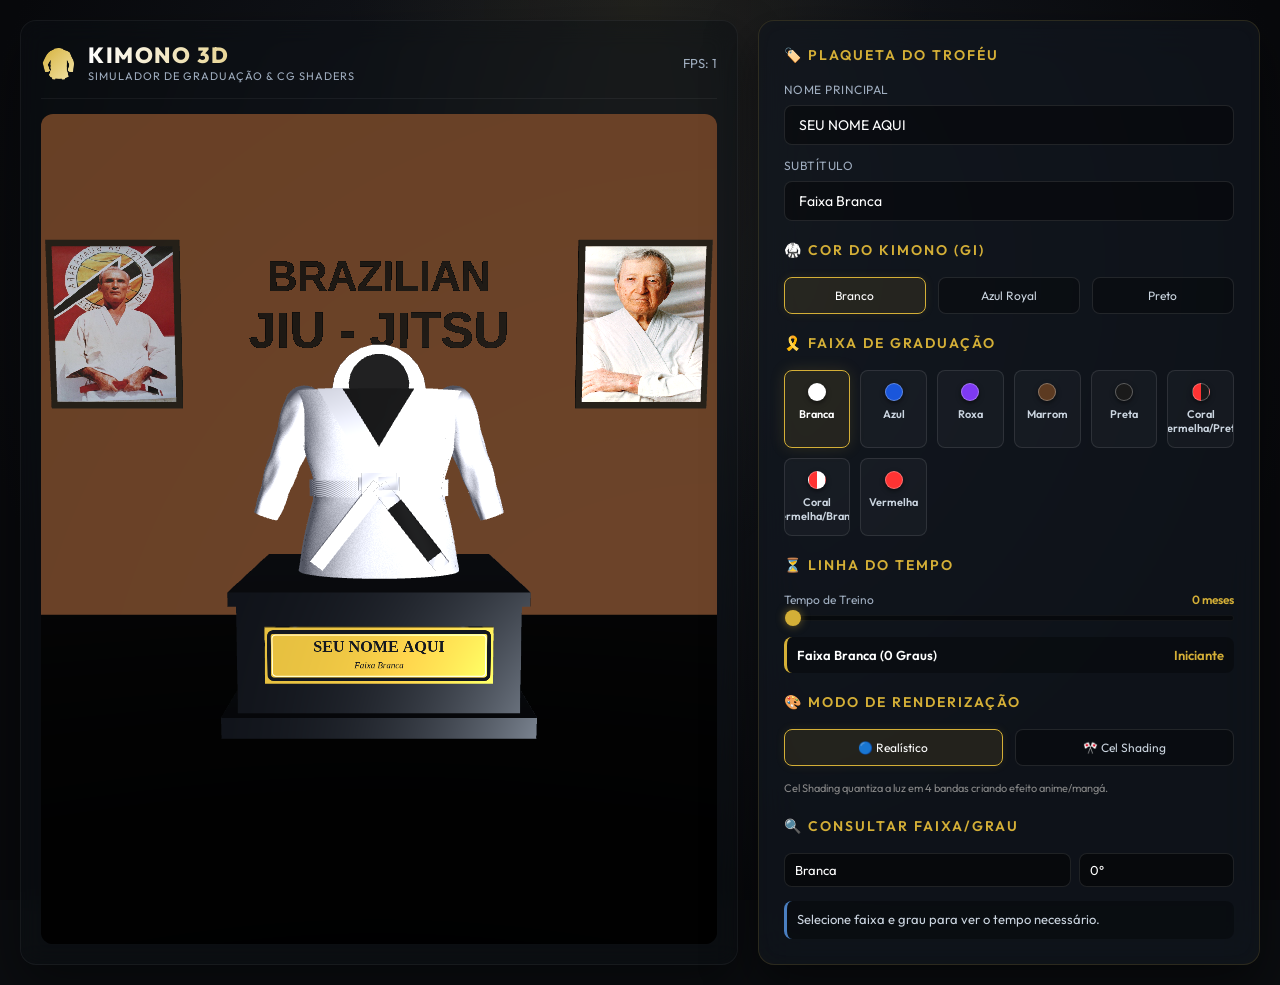
==== projeto_final/index.html @ d1911094 "att" ====
<!DOCTYPE html>
<html lang="pt-BR">
<head>
    <meta charset="UTF-8">
    <meta name="viewport" content="width=device-width, initial-scale=1.0">
    <title>KIMONO 3D - Customizador de Troféus de Artes Marciais</title>
    
    <!-- Google Fonts -->
    <link rel="preconnect" href="https://fonts.googleapis.com">
    <link rel="preconnect" href="https://fonts.gstatic.com" crossorigin>
    <link href="https://fonts.googleapis.com/css2?family=Fira+Code:wght@400;600&family=Outfit:wght@300;400;500;600;800&display=swap" rel="stylesheet">
    
    <!-- Custom Stylesheet -->
    <link rel="stylesheet" href="style.css">
    
    <!-- JavaScript Error Debugger -->
    <script>
        window.addEventListener('error', function(e) {
            showError('Erro JS: ' + e.message + '\nArquivo: ' + e.filename + ' L:' + e.lineno);
        });
        window.addEventListener('unhandledrejection', function(e) {
            showError('Promise Rejeitada: ' + e.reason);
        });
        
        const orgConsoleError = console.error;
        console.error = function() {
            const msg = Array.from(arguments).map(x => typeof x === 'object' ? String(x) : x).join(' ');
            showError(msg);
            orgConsoleError.apply(console, arguments);
        };
        
        function showError(text) {
            let errDiv = document.getElementById('debug-err-div');
            if (!errDiv) {
                errDiv = document.createElement('pre');
                errDiv.id = 'debug-err-div';
                errDiv.style.position = 'fixed';
                errDiv.style.bottom = '20px';
                errDiv.style.left = '20px';
                errDiv.style.background = 'rgba(239, 68, 68, 0.95)';
                errDiv.style.color = '#fff';
                errDiv.style.padding = '15px';
                errDiv.style.borderRadius = '8px';
                errDiv.style.fontSize = '12px';
                errDiv.style.fontFamily = 'monospace';
                errDiv.style.zIndex = '99999';
                errDiv.style.maxHeight = '300px';
                errDiv.style.maxWidth = '90vw';
                errDiv.style.overflow = 'auto';
                errDiv.style.border = '2px solid #ef4444';
                errDiv.style.boxShadow = '0 10px 25px rgba(0,0,0,0.5)';
                errDiv.style.whiteSpace = 'pre-wrap';
                
                const closeBtn = document.createElement('button');
                closeBtn.innerText = 'Fechar';
                closeBtn.style.display = 'block';
                closeBtn.style.marginBottom = '10px';
                closeBtn.style.background = '#000';
                closeBtn.style.color = '#fff';
                closeBtn.style.border = 'none';
                closeBtn.style.padding = '4px 8px';
                closeBtn.style.cursor = 'pointer';
                closeBtn.style.borderRadius = '4px';
                closeBtn.onclick = () => errDiv.remove();
                errDiv.appendChild(closeBtn);
                
                const textSpan = document.createElement('div');
                textSpan.id = 'debug-err-text';
                errDiv.appendChild(textSpan);
                
                document.body.appendChild(errDiv);
            }
            document.getElementById('debug-err-text').innerText += '\n' + text;
        }
    </script>
    
    <!-- p5.js Library (Integrada Localmente) -->
    <script src="p5.min.js"></script>
</head>
<body>
    <!-- Premium Showroom Background -->
    <div id="showroom-bg"></div>
    <div id="showroom-spotlight"></div>

    <div class="app-container">
        <!-- LEFT PANEL: 3D Viewport -->
        <main class="viewport-panel">
            <header class="viewport-header">
                <div class="logo">
                    <span class="logo-icon">🥋</span>
                    <div class="logo-text">
                        <h1>KIMONO 3D</h1>
                        <p>Simulador de Graduação & CG Shaders</p>
                    </div>
                </div>
                <div class="viewport-stats">
                    <span id="fps-counter" style="font-size: 13px; color: #a0aec0;">FPS: --</span>
                </div>
            </header>
            
            <!-- Where p5.js Canvas will be mounted -->
            <div class="canvas-container" id="canvas-container">
                <!-- Mounted Canvas -->
            </div>
        </main>

        <!-- RIGHT PANEL: Glassmorphism Configuration controls -->
        <aside class="control-panel">
            <!-- Section 1: Nameplate Customization -->
            <section class="input-group">
                <h3 class="section-title">🏷️ Plaqueta do Troféu</h3>
                <div class="input-group">
                    <label for="input-name">Nome Principal</label>
                    <input type="text" id="input-name" class="text-input" value="SEU NOME AQUI" maxlength="22" placeholder="Ex: Pedro Cintra">
                </div>
                <div class="input-group" style="margin-top: 5px;">
                    <label for="input-subtitle">Subtítulo</label>
                    <input type="text" id="input-subtitle" class="text-input" value="Jiu-Jitsu Champion" maxlength="28" placeholder="Ex: Faixa Preta - 2026">
                </div>
            </section>

            <!-- Section 2: Kimono Color -->
            <section class="input-group">
                <h3 class="section-title">🥋 Cor do Kimono (Gi)</h3>
                <div class="gi-grid">
                    <button class="gi-btn active" data-color="white">Branco</button>
                    <button class="gi-btn" data-color="blue">Azul Royal</button>
                    <button class="gi-btn" data-color="black">Preto</button>
                </div>
            </section>

            <!-- Section 3: Graduation Belt Selection -->
            <section class="input-group">
                <h3 class="section-title">🎗️ Faixa de Graduação</h3>
                <div class="button-grid">
                    <button class="belt-btn active btn-white" data-belt="white">Branca</button>
                    <button class="belt-btn btn-blue" data-belt="blue">Azul</button>
                    <button class="belt-btn btn-purple" data-belt="purple">Roxa</button>
                    <button class="belt-btn btn-brown" data-belt="brown">Marrom</button>
                    <button class="belt-btn btn-black" data-belt="black">Preta</button>
                    <button class="belt-btn btn-coral" data-belt="coral">Coral Vermelha/Preta</button>
                    <button class="belt-btn btn-coral-white" data-belt="coral-white">Coral Vermelha/Branca</button>
                    <button class="belt-btn btn-red" data-belt="red">Vermelha</button>
                </div>
            </section>

            <!-- Section 4: Passador de Anos (Graduação) -->
            <section class="slider-container">
                <h3 class="section-title">⏳ Linha do Tempo</h3>
                <div class="slider-header">
                    <span>Tempo de Treino</span>
                    <span id="label-years" class="slider-val">0 anos</span>
                </div>
                <input type="range" id="slider-years" class="custom-range" min="0" max="56" value="0" step="0.05">
                
                <div id="graduation-status" style="margin-top: 8px; padding: 10px; background: rgba(0,0,0,0.3); border-radius: 8px; border-left: 3px solid #d4af37; font-size: 13px;">
                    <div style="display: flex; justify-content: space-between; font-weight: 600; color: #fff;">
                        <span id="status-belt">Faixa Branca (0 Graus)</span>
                        <span id="status-title" style="color: #d4af37;">Iniciante</span>
                    </div>
                </div>
            </section>

            <!-- Section 5: Rendering Mode (Cel Shading) -->
            <section class="input-group">
                <h3 class="section-title">🎨 Modo de Renderização</h3>
                <div class="gi-grid">
                    <button id="btn-blinnphong" class="gi-btn active" onclick="setCelShading(0)">🔵 Realístico</button>
                    <button id="btn-cel" class="gi-btn" onclick="setCelShading(1)">🎌 Cel Shading</button>
                </div>
                <p style="font-size:11px; color:#888; margin-top:6px; line-height:1.5;">Cel Shading quantiza a luz em 4 bandas criando efeito anime/mangá.</p>
            </section>

            <!-- Section 6: Consultar Faixa e Grau -->
            <section class="input-group">
                <h3 class="section-title">🔍 Consultar Faixa/Grau</h3>
                <div style="display: flex; gap: 8px;">
                    <select id="query-belt" class="text-input" style="flex:1; padding: 8px 10px; font-size: 13px;">
                        <option value="white">Branca</option>
                        <option value="blue">Azul</option>
                        <option value="purple">Roxa</option>
                        <option value="brown">Marrom</option>
                        <option value="black">Preta</option>
                        <option value="coral">Coral (Vermelha/Preta)</option>
                        <option value="coral-white">Coral (Vermelha/Branca)</option>
                        <option value="red">Vermelha</option>
                    </select>
                    <select id="query-degree" class="text-input" style="flex:0.5; padding: 8px 10px; font-size: 13px;">
                        <option value="0">0°</option>
                        <option value="1">1°</option>
                        <option value="2">2°</option>
                        <option value="3">3°</option>
                        <option value="4">4°</option>
                        <option value="5">5°</option>
                        <option value="6">6°</option>
                    </select>
                </div>
                <div id="query-result" style="margin-top: 6px; padding: 10px; background: rgba(0,0,0,0.3); border-radius: 8px; border-left: 3px solid #4a7fc1; font-size: 13px; color: #cbd5e0; min-height: 38px;">
                    Selecione faixa e grau para ver o tempo necessário.
                </div>
            </section>


        </aside>
    </div>

    <!-- Custom Script -->
    <script src="kimono.js"></script>
    <script src="script.js"></script>
</body>
</html>
---- projeto_final/style.css ----
/* C:\codigos\Computação Gráfica\projeto_final\style.css */

/* Reset & Base Styles */
* {
    margin: 0;
    padding: 0;
    box-sizing: border-box;
}

body {
    background-color: #0b0d10;
    color: #e2e8f0;
    font-family: 'Outfit', sans-serif;
    overflow-x: hidden;
    min-height: 100vh;
}

/* Background lights */
#showroom-bg {
    position: fixed;
    top: 0;
    left: 0;
    width: 100%;
    height: 100%;
    background: radial-gradient(circle at 50% 30%, #1a1e26 0%, #08090c 75%);
    z-index: -2;
}

#showroom-spotlight {
    position: fixed;
    top: 0;
    left: 50%;
    transform: translateX(-50%);
    width: 600px;
    height: 600px;
    background: radial-gradient(ellipse at top, rgba(212, 175, 55, 0.08) 0%, rgba(212, 175, 55, 0) 70%);
    z-index: -1;
    pointer-events: none;
}

/* App Container */
.app-container {
    display: flex;
    flex-direction: row;
    max-width: 1500px;
    margin: 0 auto;
    padding: 20px;
    gap: 20px;
    min-height: calc(100vh - 40px);
}

@media (max-width: 1024px) {
    .app-container {
        flex-direction: column;
    }
}

/* Viewport Panel */
.viewport-panel {
    flex: 1.2;
    display: flex;
    flex-direction: column;
    background: rgba(13, 16, 21, 0.45);
    border: 1px solid rgba(255, 255, 255, 0.05);
    border-radius: 16px;
    backdrop-filter: blur(12px);
    padding: 20px;
    position: relative;
    box-shadow: 0 20px 50px rgba(0, 0, 0, 0.4);
    min-height: 550px;
}

.viewport-header {
    display: flex;
    justify-content: space-between;
    align-items: center;
    margin-bottom: 15px;
    border-bottom: 1px solid rgba(255, 255, 255, 0.05);
    padding-bottom: 15px;
}

.logo {
    display: flex;
    align-items: center;
    gap: 12px;
}

.logo-icon {
    font-size: 28px;
    background: linear-gradient(135deg, #d4af37, #f3e5ab);
    -webkit-background-clip: text;
    -webkit-text-fill-color: transparent;
}

.logo-text h1 {
    font-size: 22px;
    font-weight: 800;
    letter-spacing: 1.5px;
    background: linear-gradient(to right, #ffffff, #d4af37);
    -webkit-background-clip: text;
    -webkit-text-fill-color: transparent;
}

.logo-text p {
    font-size: 11px;
    color: #a0aec0;
    text-transform: uppercase;
    letter-spacing: 1px;
}

.canvas-container {
    flex: 1;
    position: relative;
    display: flex;
    justify-content: center;
    align-items: center;
    border-radius: 12px;
    overflow: hidden;
    background: rgba(0, 0, 0, 0.2);
    box-shadow: inset 0 0 20px rgba(0,0,0,0.5);
}

.canvas-container canvas {
    display: block;
    max-width: 100%;
    height: auto !important;
}

/* Control Panel (Glassmorphism Sidebar) */
.control-panel {
    flex: 0.8;
    background: rgba(17, 22, 30, 0.75);
    border: 1px solid rgba(212, 175, 55, 0.15);
    border-radius: 16px;
    backdrop-filter: blur(20px);
    padding: 25px;
    display: flex;
    flex-direction: column;
    gap: 20px;
    box-shadow: 0 20px 50px rgba(0, 0, 0, 0.5), inset 0 0 20px rgba(212, 175, 55, 0.02);
}

.section-title {
    font-size: 14px;
    font-weight: 600;
    text-transform: uppercase;
    letter-spacing: 2px;
    color: #d4af37;
    margin-bottom: 10px;
    display: flex;
    align-items: center;
    gap: 8px;
}

/* Input Fields */
.input-group {
    display: flex;
    flex-direction: column;
    gap: 8px;
}

.input-group label {
    font-size: 12px;
    color: #a0aec0;
    text-transform: uppercase;
    letter-spacing: 0.5px;
}

.text-input {
    background: rgba(0, 0, 0, 0.4);
    border: 1px solid rgba(255, 255, 255, 0.1);
    border-radius: 8px;
    padding: 10px 14px;
    color: #fff;
    font-family: inherit;
    font-size: 14px;
    transition: all 0.3s ease;
}

.text-input:focus {
    outline: none;
    border-color: #d4af37;
    box-shadow: 0 0 10px rgba(212, 175, 55, 0.2);
}

/* Button Grid Selectors */
.button-grid {
    display: grid;
    grid-template-columns: repeat(auto-fill, minmax(65px, 1fr));
    gap: 10px;
}

.belt-btn {
    border: 1px solid rgba(255, 255, 255, 0.1);
    border-radius: 8px;
    padding: 12px 6px;
    cursor: pointer;
    font-family: inherit;
    font-size: 11px;
    font-weight: 600;
    display: flex;
    flex-direction: column;
    align-items: center;
    gap: 6px;
    transition: all 0.3s cubic-bezier(0.25, 0.8, 0.25, 1);
    position: relative;
    overflow: hidden;
}

.belt-btn::before {
    content: '';
    width: 16px;
    height: 16px;
    border-radius: 50%;
    border: 1px solid rgba(255, 255, 255, 0.3);
    box-shadow: 0 2px 5px rgba(0,0,0,0.5);
}

/* Belt colors */
.btn-white::before { background: #ffffff; }
.btn-blue::before { background: #1a56db; }
.btn-purple::before { background: #7e3af2; }
.btn-brown::before { background: #6b46c1; } /* brownish purple in p5, let's use classic brown hex */
.btn-brown::before { background: #5c3a21; }
.btn-black::before { background: #1a1a1a; }
.btn-coral::before { background: linear-gradient(90deg, #ff3333 50%, #1a1a1a 50%); }
.btn-coral-white::before { background: linear-gradient(90deg, #ff3333 50%, #ffffff 50%); }
.btn-red::before { background: #ff3333; }

.belt-btn {
    background: rgba(255, 255, 255, 0.03);
    color: #cbd5e0;
}

.belt-btn:hover {
    background: rgba(255, 255, 255, 0.08);
    transform: translateY(-2px);
}

.belt-btn.active {
    background: rgba(212, 175, 55, 0.1);
    border-color: #d4af37;
    color: #fff;
    box-shadow: 0 0 15px rgba(212, 175, 55, 0.15);
}

/* Gi Colors Selector */
.gi-grid {
    display: flex;
    gap: 12px;
}

.gi-btn {
    flex: 1;
    background: rgba(0, 0, 0, 0.3);
    border: 1px solid rgba(255, 255, 255, 0.1);
    border-radius: 8px;
    padding: 10px;
    cursor: pointer;
    font-family: inherit;
    font-size: 12px;
    color: #cbd5e0;
    transition: all 0.3s ease;
    text-transform: capitalize;
}

.gi-btn:hover {
    background: rgba(255, 255, 255, 0.05);
}

.gi-btn.active {
    border-color: #d4af37;
    background: rgba(212, 175, 55, 0.1);
    color: #fff;
    box-shadow: 0 0 10px rgba(212, 175, 55, 0.1);
}

/* Camera Grid Selectors */
.camera-grid {
    display: grid;
    grid-template-columns: repeat(3, 1fr);
    gap: 8px;
}

.cam-btn {
    background: rgba(0, 0, 0, 0.3);
    border: 1px solid rgba(255, 255, 255, 0.08);
    border-radius: 8px;
    padding: 10px 6px;
    cursor: pointer;
    color: #cbd5e0;
    font-family: inherit;
    font-size: 11px;
    font-weight: 500;
    transition: all 0.3s ease;
}

.cam-btn:hover {
    background: rgba(255, 255, 255, 0.05);
}

.cam-btn.active {
    border-color: #d4af37;
    background: rgba(212, 175, 55, 0.1);
    color: #fff;
}

/* Custom Sliders */
.slider-container {
    display: flex;
    flex-direction: column;
    gap: 8px;
}

.slider-header {
    display: flex;
    justify-content: space-between;
    font-size: 12px;
    color: #a0aec0;
}

.slider-val {
    color: #d4af37;
    font-weight: 600;
}

.custom-range {
    -webkit-appearance: none;
    width: 100%;
    height: 6px;
    background: rgba(0, 0, 0, 0.5);
    border-radius: 3px;
    outline: none;
    border: 1px solid rgba(255, 255, 255, 0.05);
}

.custom-range::-webkit-slider-thumb {
    -webkit-appearance: none;
    appearance: none;
    width: 16px;
    height: 16px;
    border-radius: 50%;
    background: #d4af37;
    cursor: pointer;
    box-shadow: 0 0 8px rgba(212, 175, 55, 0.5);
    transition: transform 0.1s ease;
}

.custom-range::-webkit-slider-thumb:hover {
    transform: scale(1.2);
}

/* Study Guide (Academic Info) */
.academic-section {
    max-width: 1500px;
    margin: 0 auto 40px auto;
    padding: 0 20px;
}

.academic-panel {
    background: rgba(17, 22, 30, 0.75);
    border: 1px solid rgba(255, 255, 255, 0.05);
    border-radius: 16px;
    backdrop-filter: blur(12px);
    padding: 30px;
    box-shadow: 0 20px 50px rgba(0, 0, 0, 0.4);
}

.academic-panel h2 {
    font-size: 20px;
    font-weight: 700;
    color: #d4af37;
    margin-bottom: 20px;
    border-bottom: 1px solid rgba(255, 255, 255, 0.08);
    padding-bottom: 12px;
    text-transform: uppercase;
    letter-spacing: 1px;
}

.study-grid {
    display: grid;
    grid-template-columns: repeat(2, 1fr);
    gap: 30px;
}

@media (max-width: 768px) {
    .study-grid {
        grid-template-columns: 1fr;
    }
}

.study-card {
    background: rgba(0, 0, 0, 0.2);
    border: 1px solid rgba(255, 255, 255, 0.03);
    border-radius: 10px;
    padding: 20px;
}

.study-card h3 {
    font-size: 15px;
    font-weight: 600;
    color: #fff;
    margin-bottom: 10px;
    display: flex;
    align-items: center;
    gap: 8px;
}

.study-card p {
    font-size: 13px;
    color: #a0aec0;
    line-height: 1.6;
}

.study-card code {
    background: rgba(0, 0, 0, 0.4);
    padding: 2px 6px;
    border-radius: 4px;
    font-family: 'Fira Code', monospace;
    font-size: 12px;
    color: #d4af37;
}

.math-block {
    background: rgba(0, 0, 0, 0.3);
    border-left: 3px solid #d4af37;
    padding: 10px 14px;
    margin-top: 10px;
    font-family: 'Fira Code', monospace;
    font-size: 12.5px;
    color: #cbd5e0;
    overflow-x: auto;
}

/* Query panel select */
.text-input select,
select.text-input {
    background: rgba(0, 0, 0, 0.5);
    border: 1px solid rgba(255, 255, 255, 0.1);
    border-radius: 8px;
    color: #fff;
    font-family: inherit;
    font-size: 13px;
    cursor: pointer;
    appearance: none;
    -webkit-appearance: none;
}

select.text-input:focus,
select.text-input:hover {
    border-color: #d4af37;
    outline: none;
}

select.text-input option {
    background: #111620;
    color: #e2e8f0;
}

/* Rotate Toggle Option (kept for reference but toggle removed from UI) */
.toggle-container {
    display: flex;
    justify-content: space-between;
    align-items: center;
    margin-top: 5px;
}

.toggle-label {
    font-size: 12px;
    color: #a0aec0;
    text-transform: uppercase;
    letter-spacing: 0.5px;
}

.switch {
    position: relative;
    display: inline-block;
    width: 44px;
    height: 22px;
}

.switch input {
    opacity: 0;
    width: 0;
    height: 0;
}

.slider-switch {
    position: absolute;
    cursor: pointer;
    top: 0;
    left: 0;
    right: 0;
    bottom: 0;
    background-color: rgba(255, 255, 255, 0.1);
    transition: .4s;
    border-radius: 34px;
    border: 1px solid rgba(255, 255, 255, 0.05);
}

.slider-switch:before {
    position: absolute;
    content: "";
    height: 14px;
    width: 14px;
    left: 3px;
    bottom: 3px;
    background-color: #cbd5e0;
    transition: .4s;
    border-radius: 50%;
}

input:checked + .slider-switch {
    background-color: rgba(212, 175, 55, 0.2);
    border-color: #d4af37;
}

input:checked + .slider-switch:before {
    transform: translateX(22px);
    background-color: #d4af37;
}
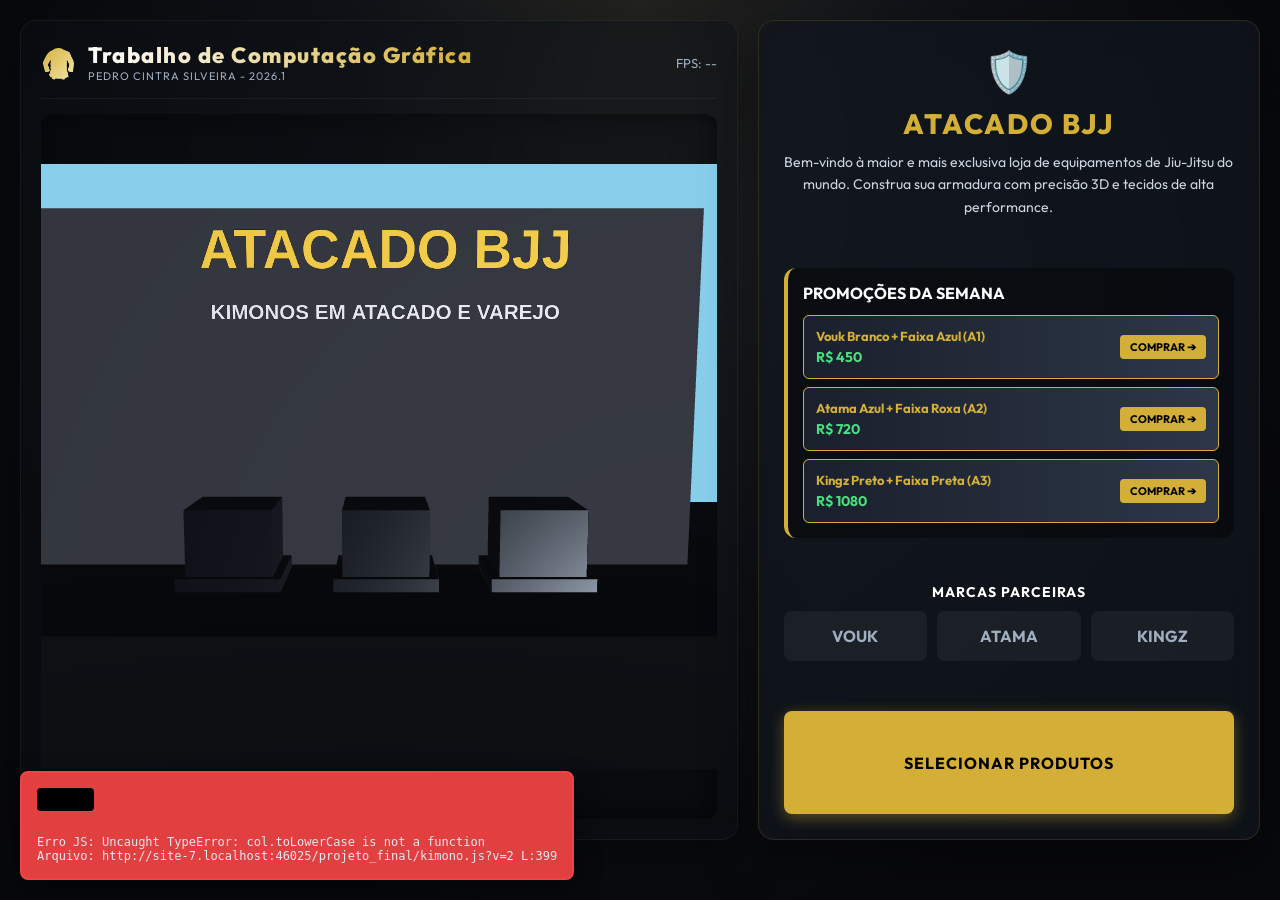
==== commit 169cf41f: "proj até agr" ====
--- a/projeto_final/index.html
+++ b/projeto_final/index.html
@@ -1,34 +1,37 @@
 <!DOCTYPE html>
 <html lang="pt-BR">
+
 <head>
     <meta charset="UTF-8">
     <meta name="viewport" content="width=device-width, initial-scale=1.0">
-    <title>KIMONO 3D - Customizador de Troféus de Artes Marciais</title>
-    
+    <title>ATACADO BJJ - Loja de Kimonos</title>
+
     <!-- Google Fonts -->
     <link rel="preconnect" href="https://fonts.googleapis.com">
     <link rel="preconnect" href="https://fonts.gstatic.com" crossorigin>
-    <link href="https://fonts.googleapis.com/css2?family=Fira+Code:wght@400;600&family=Outfit:wght@300;400;500;600;800&display=swap" rel="stylesheet">
-    
+    <link
+        href="https://fonts.googleapis.com/css2?family=Fira+Code:wght@400;600&family=Outfit:wght@300;400;500;600;800&display=swap"
+        rel="stylesheet">
+
     <!-- Custom Stylesheet -->
     <link rel="stylesheet" href="style.css">
-    
+
     <!-- JavaScript Error Debugger -->
     <script>
-        window.addEventListener('error', function(e) {
+        window.addEventListener('error', function (e) {
             showError('Erro JS: ' + e.message + '\nArquivo: ' + e.filename + ' L:' + e.lineno);
         });
-        window.addEventListener('unhandledrejection', function(e) {
+        window.addEventListener('unhandledrejection', function (e) {
             showError('Promise Rejeitada: ' + e.reason);
         });
-        
+
         const orgConsoleError = console.error;
-        console.error = function() {
+        console.error = function () {
             const msg = Array.from(arguments).map(x => typeof x === 'object' ? String(x) : x).join(' ');
             showError(msg);
             orgConsoleError.apply(console, arguments);
         };
-        
+
         function showError(text) {
             let errDiv = document.getElementById('debug-err-div');
             if (!errDiv) {
@@ -38,7 +41,7 @@
                 errDiv.style.bottom = '20px';
                 errDiv.style.left = '20px';
                 errDiv.style.background = 'rgba(239, 68, 68, 0.95)';
-                errDiv.style.color = '#fff';
+                errDiv.style.cor = '#fff';
                 errDiv.style.padding = '15px';
                 errDiv.style.borderRadius = '8px';
                 errDiv.style.fontSize = '12px';
@@ -50,37 +53,88 @@
                 errDiv.style.border = '2px solid #ef4444';
                 errDiv.style.boxShadow = '0 10px 25px rgba(0,0,0,0.5)';
                 errDiv.style.whiteSpace = 'pre-wrap';
-                
+
                 const closeBtn = document.createElement('button');
                 closeBtn.innerText = 'Fechar';
                 closeBtn.style.display = 'block';
                 closeBtn.style.marginBottom = '10px';
                 closeBtn.style.background = '#000';
-                closeBtn.style.color = '#fff';
+                closeBtn.style.cor = '#fff';
                 closeBtn.style.border = 'none';
                 closeBtn.style.padding = '4px 8px';
                 closeBtn.style.cursor = 'pointer';
                 closeBtn.style.borderRadius = '4px';
                 closeBtn.onclick = () => errDiv.remove();
                 errDiv.appendChild(closeBtn);
-                
+
                 const textSpan = document.createElement('div');
                 textSpan.id = 'debug-err-text';
                 errDiv.appendChild(textSpan);
-                
+
                 document.body.appendChild(errDiv);
             }
             document.getElementById('debug-err-text').innerText += '\n' + text;
         }
     </script>
-    
+
     <!-- p5.js Library (Integrada Localmente) -->
     <script src="p5.min.js"></script>
 </head>
+
 <body>
     <!-- Premium Showroom Background -->
     <div id="showroom-bg"></div>
     <div id="showroom-spotlight"></div>
+
+    <!-- Checkout Success Overlay -->
+    <div id="checkout-overlay"
+        style="display: none; position: fixed; top: 0; left: 0; width: 100vw; height: 100vh; background: rgba(0,0,0,0.85); backdrop-filter: blur(8px); z-index: 9999; justify-content: center; align-items: center;">
+        <div
+            style="background: linear-gradient(145deg, #1a202c, #2d3748); border: 2px solid #d4af37; border-radius: 16px; padding: 40px; width: 90%; max-width: 500px; text-align: center; box-shadow: 0 10px 40px rgba(212, 175, 55, 0.2); position: relative; overflow: hidden;">
+            <div style="font-size: 60px; margin-bottom: 20px;">🎉</div>
+            <h2
+                style="color: #d4af37; font-size: 28px; margin-bottom: 10px; font-weight: 800; text-transform: uppercase; letter-spacing: 2px;">
+                Compra Finalizada!</h2>
+            <p style="color: #cbd5e0; font-size: 16px; margin-bottom: 30px; line-height: 1.5;">O seu <strong>Kimono
+                    Customizado</strong> já está sendo preparado pela nossa equipe. Obrigado por testar o BJJ
+                Customizer!</p>
+
+            <div
+                style="background: rgba(0,0,0,0.3); padding: 20px; border-radius: 12px; border-left: 4px solid #d4af37; text-align: left; margin-bottom: 30px;">
+                <h4 style="color: white; margin-bottom: 15px; font-size: 14px; text-transform: uppercase;">Resumo do
+                    Pedido</h4>
+                <div id="checkout-row-top"
+                    style="display: flex; justify-content: space-between; margin-bottom: 8px; color: #a0aec0; font-size: 13px;">
+                    <span id="checkout-top-desc">Vagui</span>
+                    <span id="checkout-top-price" style="color: white;">R$ 0</span>
+                </div>
+                <div id="checkout-row-pants"
+                    style="display: flex; justify-content: space-between; margin-bottom: 8px; color: #a0aec0; font-size: 13px;">
+                    <span id="checkout-pants-desc">Calça</span>
+                    <span id="checkout-pants-price" style="color: white;">R$ 0</span>
+                </div>
+                <div id="checkout-row-belt"
+                    style="display: flex; justify-content: space-between; margin-bottom: 15px; border-bottom: 1px solid rgba(255,255,255,0.1); padding-bottom: 15px; color: #a0aec0; font-size: 13px;">
+                    <span id="checkout-belt-desc">Faixa</span>
+                    <span id="checkout-belt-price" style="color: white;">R$ 0</span>
+                </div>
+                <div id="checkout-discount-row" style="display: none; justify-content: space-between; font-weight: bold; margin-bottom: 15px; padding-bottom: 15px; border-bottom: 1px solid rgba(255,255,255,0.1); color: #4ade80;">
+                    <span>DESCONTO COMBO</span>
+                    <span>- R$ <span id="checkout-discount-price">0</span>,00</span>
+                </div>
+                <div
+                    style="display: flex; justify-content: space-between; font-weight: bold; font-size: 18px; color: #d4af37;">
+                    <span>TOTAL</span>
+                    <span id="checkout-total-price">R$ 0,00</span>
+                </div>
+            </div>
+
+            <button onclick="closeCheckout()"
+                style="background: #d4af37; color: black; font-weight: bold; font-size: 16px; padding: 15px 30px; border: none; border-radius: 8px; cursor: pointer; text-transform: uppercase; width: 100%; box-shadow: 0 4px 15px rgba(212, 175, 55, 0.4); transition: all 0.3s ease;">
+                Voltar ao Início
+            </button>
+        </div>
+    </div>
 
     <div class="app-container">
         <!-- LEFT PANEL: 3D Viewport -->
@@ -89,123 +143,424 @@
                 <div class="logo">
                     <span class="logo-icon">🥋</span>
                     <div class="logo-text">
-                        <h1>KIMONO 3D</h1>
-                        <p>Simulador de Graduação & CG Shaders</p>
+                        <h1>Trabalho de Computação Gráfica</h1>
+                        <p>Pedro Cintra Silveira - 2026.1</p>
                     </div>
                 </div>
                 <div class="viewport-stats">
                     <span id="fps-counter" style="font-size: 13px; color: #a0aec0;">FPS: --</span>
                 </div>
             </header>
-            
+
             <!-- Where p5.js Canvas will be mounted -->
-            <div class="canvas-container" id="canvas-container">
+            <div class="container-canvas" id="container-canvas" style="position: relative;">
                 <!-- Mounted Canvas -->
             </div>
         </main>
 
-        <!-- RIGHT PANEL: Glassmorphism Configuration controls -->
-        <aside class="control-panel">
-            <!-- Section 1: Nameplate Customization -->
-            <section class="input-group">
-                <h3 class="section-title">🏷️ Plaqueta do Troféu</h3>
-                <div class="input-group">
-                    <label for="input-name">Nome Principal</label>
-                    <input type="text" id="input-name" class="text-input" value="SEU NOME AQUI" maxlength="22" placeholder="Ex: Pedro Cintra">
-                </div>
-                <div class="input-group" style="margin-top: 5px;">
-                    <label for="input-subtitle">Subtítulo</label>
-                    <input type="text" id="input-subtitle" class="text-input" value="Jiu-Jitsu Champion" maxlength="28" placeholder="Ex: Faixa Preta - 2026">
-                </div>
-            </section>
-
-            <!-- Section 2: Kimono Color -->
-            <section class="input-group">
-                <h3 class="section-title">🥋 Cor do Kimono (Gi)</h3>
-                <div class="gi-grid">
-                    <button class="gi-btn active" data-color="white">Branco</button>
-                    <button class="gi-btn" data-color="blue">Azul Royal</button>
-                    <button class="gi-btn" data-color="black">Preto</button>
-                </div>
-            </section>
-
-            <!-- Section 3: Graduation Belt Selection -->
-            <section class="input-group">
-                <h3 class="section-title">🎗️ Faixa de Graduação</h3>
-                <div class="button-grid">
-                    <button class="belt-btn active btn-white" data-belt="white">Branca</button>
-                    <button class="belt-btn btn-blue" data-belt="blue">Azul</button>
-                    <button class="belt-btn btn-purple" data-belt="purple">Roxa</button>
-                    <button class="belt-btn btn-brown" data-belt="brown">Marrom</button>
-                    <button class="belt-btn btn-black" data-belt="black">Preta</button>
-                    <button class="belt-btn btn-coral" data-belt="coral">Coral Vermelha/Preta</button>
-                    <button class="belt-btn btn-coral-white" data-belt="coral-white">Coral Vermelha/Branca</button>
-                    <button class="belt-btn btn-red" data-belt="red">Vermelha</button>
-                </div>
-            </section>
-
-            <!-- Section 4: Passador de Anos (Graduação) -->
-            <section class="slider-container">
-                <h3 class="section-title">⏳ Linha do Tempo</h3>
-                <div class="slider-header">
-                    <span>Tempo de Treino</span>
-                    <span id="label-years" class="slider-val">0 anos</span>
-                </div>
-                <input type="range" id="slider-years" class="custom-range" min="0" max="56" value="0" step="0.05">
+        <!-- RIGHT PANEL: Classic Trophy Controls -->
+        <!-- RIGHT PANEL: Boutique Landing Page -->
+        <aside class="painel-controle" id="boutique-panel"
+            style="display: flex; flex-direction: column; justify-content: center;">
+            <div style="text-align: center; margin-bottom: 30px;">
+                <div style="font-size: 40px; margin-bottom: 10px;">🛡️</div>
+                <h1
+                    style="font-family: 'Outfit', sans-serif; font-size: 28px; color: #d4af37; letter-spacing: 2px; font-weight: 800; margin-bottom: 10px; text-transform: uppercase;">
+                    ATACADO BJJ</h1>
+                <p style="color: #cbd5e0; font-size: 14px; line-height: 1.6;">Bem-vindo à maior e mais exclusiva loja de
+                    equipamentos de Jiu-Jitsu do mundo. Construa sua armadura com precisão 3D e tecidos de alta
+                    performance.</p>
+            </div>
+
+            <div
+                style="background: rgba(0,0,0,0.4); padding: 15px; border-radius: 12px; border-left: 4px solid #d4af37; margin-bottom: 25px;">
+                <h3 style="color: white; font-size: 16px; margin-bottom: 12px; text-transform: uppercase;">Promoções da Semana</h3>
                 
-                <div id="graduation-status" style="margin-top: 8px; padding: 10px; background: rgba(0,0,0,0.3); border-radius: 8px; border-left: 3px solid #d4af37; font-size: 13px;">
-                    <div style="display: flex; justify-content: space-between; font-weight: 600; color: #fff;">
-                        <span id="status-belt">Faixa Branca (0 Graus)</span>
-                        <span id="status-title" style="color: #d4af37;">Iniciante</span>
-                    </div>
-                </div>
-            </section>
-
-            <!-- Section 5: Rendering Mode (Cel Shading) -->
-            <section class="input-group">
-                <h3 class="section-title">🎨 Modo de Renderização</h3>
-                <div class="gi-grid">
-                    <button id="btn-blinnphong" class="gi-btn active" onclick="setCelShading(0)">🔵 Realístico</button>
-                    <button id="btn-cel" class="gi-btn" onclick="setCelShading(1)">🎌 Cel Shading</button>
-                </div>
-                <p style="font-size:11px; color:#888; margin-top:6px; line-height:1.5;">Cel Shading quantiza a luz em 4 bandas criando efeito anime/mangá.</p>
-            </section>
-
-            <!-- Section 6: Consultar Faixa e Grau -->
-            <section class="input-group">
-                <h3 class="section-title">🔍 Consultar Faixa/Grau</h3>
-                <div style="display: flex; gap: 8px;">
-                    <select id="query-belt" class="text-input" style="flex:1; padding: 8px 10px; font-size: 13px;">
-                        <option value="white">Branca</option>
-                        <option value="blue">Azul</option>
-                        <option value="purple">Roxa</option>
-                        <option value="brown">Marrom</option>
-                        <option value="black">Preta</option>
-                        <option value="coral">Coral (Vermelha/Preta)</option>
-                        <option value="coral-white">Coral (Vermelha/Branca)</option>
-                        <option value="red">Vermelha</option>
-                    </select>
-                    <select id="query-degree" class="text-input" style="flex:0.5; padding: 8px 10px; font-size: 13px;">
-                        <option value="0">0°</option>
-                        <option value="1">1°</option>
-                        <option value="2">2°</option>
-                        <option value="3">3°</option>
-                        <option value="4">4°</option>
-                        <option value="5">5°</option>
-                        <option value="6">6°</option>
-                    </select>
-                </div>
-                <div id="query-result" style="margin-top: 6px; padding: 10px; background: rgba(0,0,0,0.3); border-radius: 8px; border-left: 3px solid #4a7fc1; font-size: 13px; color: #cbd5e0; min-height: 38px;">
-                    Selecione faixa e grau para ver o tempo necessário.
-                </div>
-            </section>
-
-
+                <div style="display: flex; flex-direction: column; gap: 8px;">
+                    <button class="btn-kimono boutique-hover"
+                        style="width: 100%; background: linear-gradient(90deg, #1a202c, #2d3748); border: 1px solid #d4af37; color: #d4af37; font-weight: bold; padding: 12px; font-size: 13px; text-align: left; display: flex; justify-content: space-between; align-items: center; cursor: pointer; border-radius: 6px;"
+                        onclick="loadDropDaSemana(1)">
+                        <div style="display: flex; flex-direction: column;">
+                            <span>Vouk Branco + Faixa Azul (A1)</span>
+                            <span style="color: #4ade80; font-size: 14px; margin-top: 4px;">R$ 450</span>
+                        </div>
+                        <span style="background: #d4af37; color: black; padding: 5px 10px; border-radius: 4px; font-size: 11px; text-transform: uppercase;">Comprar ➔</span>
+                    </button>
+                    
+                    <button class="btn-kimono boutique-hover"
+                        style="width: 100%; background: linear-gradient(90deg, #1a202c, #2d3748); border: 1px solid #d4af37; color: #d4af37; font-weight: bold; padding: 12px; font-size: 13px; text-align: left; display: flex; justify-content: space-between; align-items: center; cursor: pointer; border-radius: 6px;"
+                        onclick="loadDropDaSemana(2)">
+                        <div style="display: flex; flex-direction: column;">
+                            <span>Atama Azul + Faixa Roxa (A2)</span>
+                            <span style="color: #4ade80; font-size: 14px; margin-top: 4px;">R$ 720</span>
+                        </div>
+                        <span style="background: #d4af37; color: black; padding: 5px 10px; border-radius: 4px; font-size: 11px; text-transform: uppercase;">Comprar ➔</span>
+                    </button>
+                    
+                    <button class="btn-kimono boutique-hover"
+                        style="width: 100%; background: linear-gradient(90deg, #1a202c, #2d3748); border: 1px solid #d4af37; color: #d4af37; font-weight: bold; padding: 12px; font-size: 13px; text-align: left; display: flex; justify-content: space-between; align-items: center; cursor: pointer; border-radius: 6px;"
+                        onclick="loadDropDaSemana(3)">
+                        <div style="display: flex; flex-direction: column;">
+                            <span>Kingz Preto + Faixa Preta (A3)</span>
+                            <span style="color: #4ade80; font-size: 14px; margin-top: 4px;">R$ 1080</span>
+                        </div>
+                        <span style="background: #d4af37; color: black; padding: 5px 10px; border-radius: 4px; font-size: 11px; text-transform: uppercase;">Comprar ➔</span>
+                    </button>
+                </div>
+            </div>
+
+            <div style="margin-bottom: 30px;">
+                <h3
+                    style="color: white; font-size: 14px; margin-bottom: 10px; text-transform: uppercase; text-align: center; letter-spacing: 1px;">
+                    Marcas Parceiras</h3>
+                <div style="display: flex; justify-content: space-between; gap: 10px;">
+                    <div
+                        style="flex: 1; background: rgba(255,255,255,0.05); text-align: center; padding: 15px 5px; border-radius: 8px; font-weight: bold; color: #a0aec0; font-family: 'Outfit';">
+                        VOUK</div>
+                    <div
+                        style="flex: 1; background: rgba(255,255,255,0.05); text-align: center; padding: 15px 5px; border-radius: 8px; font-weight: bold; color: #a0aec0; font-family: 'Outfit';">
+                        ATAMA</div>
+                    <div
+                        style="flex: 1; background: rgba(255,255,255,0.05); text-align: center; padding: 15px 5px; border-radius: 8px; font-weight: bold; color: #a0aec0; font-family: 'Outfit';">
+                        KINGZ</div>
+                </div>
+            </div>
+
+            <button class="btn-kimono"
+                style="width: 100%; background: #d4af37; color: black; font-weight: bold; padding: 16px; font-size: 16px; border: none; box-shadow: 0 4px 15px rgba(212, 175, 55, 0.4); text-transform: uppercase; letter-spacing: 1px; cursor: pointer; border-radius: 8px;"
+                onclick="enterFittingRoom()">SELECIONAR PRODUTOS</button>
+        </aside>
+
+        <!-- RIGHT PANEL: E-Commerce Controls -->
+        <aside class="painel-controle" id="painel-ecommerce" style="display: none; flex-direction: column;">
+            <button onclick="voltarVitrine()" class="btn-kimono boutique-hover" style="flex: none; background: #2b5b84; border: 1px solid rgba(255,255,255,0.2); color: white; cursor: pointer; font-size: 12px; font-weight: 600; padding: 8px 14px; margin-bottom: 15px; border-radius: 6px; display: inline-flex; align-items: center; gap: 8px; width: fit-content; align-self: flex-start; text-transform: uppercase; letter-spacing: 0.5px; box-shadow: 0 2px 5px rgba(0,0,0,0.3);">
+                <span style="font-size: 14px;">⬅️</span> VOLTAR AO MENU
+            </button>
+            <h2 style="color: white; margin-bottom: 10px; margin-top: 0; font-family: 'Outfit'; font-size: 20px;">Customização do Kimono</h2>
+
+            <!-- Step Navigation -->
+            <div
+                style="display: flex; gap: 5px; margin-bottom: 15px; border-bottom: 1px solid rgba(255,255,255,0.1); padding-bottom: 10px;">
+                <button id="tab-cart" class="btn-kimono active" style="flex:1; padding: 8px 4px; font-size:12px;"
+                    onclick="setStep('cart')">🛒 Carrinho</button>
+                <button id="aba-blusa" class="btn-kimono" style="flex:1; padding: 8px 4px; font-size:12px;"
+                    onclick="setStep('blusa')">🥋 Vagui</button>
+                <button id="aba-calca" class="btn-kimono" style="flex:1; padding: 8px 4px; font-size:12px;"
+                    onclick="setStep('calca')">👖 Calça</button>
+                <button id="aba-faixa" class="btn-kimono" style="flex:1; padding: 8px 4px; font-size:12px;"
+                    onclick="setStep('faixa')">🎗️ Faixa</button>
+            </div>
+
+            <!-- Dynamic Content Area -->
+            <div id="step-content" style="flex-grow: 1; overflow-y: auto; padding-right: 5px;">
+                <!-- Step 1: Casaco (Top) -->
+                <div id="passo-blusa" class="step-section" style="display: none;">
+                    <div style="margin-bottom: 10px;">
+                        <h3 class="section-title" style="margin-bottom: 0;">Casaco do Kimono (Vagui)</h3>
+                    </div>
+
+                    <label class="input-label"
+                        style="display:block; margin-bottom: 4px; color:#a0aec0; font-size:12px; text-transform:uppercase;">Marca</label>
+                    <div class="gi-grid" style="margin-bottom: 15px;">
+                        <button class="btn-kimono btn-brand-top active" data-brand="Vouk"
+                            onclick="selectItem('blusa', 'brand', 'Vouk')">
+                            <div style="font-weight:bold;">Vouk</div>
+                            <div style="font-size:10px; color:#a0aec0;">R$ 330</div>
+                        </button>
+                        <button class="btn-kimono btn-brand-top" data-brand="Atama"
+                            onclick="selectItem('blusa', 'brand', 'Atama')">
+                            <div style="font-weight:bold;">Atama</div>
+                            <div style="font-size:10px; color:#a0aec0;">R$ 530</div>
+                        </button>
+                        <button class="btn-kimono btn-brand-top" data-brand="Kingz"
+                            onclick="selectItem('blusa', 'brand', 'Kingz')">
+                            <div style="font-weight:bold;">Kingz</div>
+                            <div style="font-size:10px; color:#a0aec0;">R$ 800</div>
+                        </button>
+                    </div>
+
+                    <label class="input-label"
+                        style="display:block; margin-bottom: 4px; color:#a0aec0; font-size:12px; text-transform:uppercase;">Cor
+                    </label>
+                    <div class="gi-grid" style="margin-bottom: 15px;">
+                        <button class="btn-kimono btn-color-top active" data-color="white"
+                            onclick="selectItem('blusa', 'color', 'white')">Branco</button>
+                        <button class="btn-kimono btn-color-top" data-color="blue"
+                            onclick="selectItem('blusa', 'color', 'blue')">Azul</button>
+                        <button class="btn-kimono btn-color-top" data-color="black"
+                            onclick="selectItem('blusa', 'color', 'black')">Preto</button>
+                    </div>
+
+                    <label class="input-label"
+                        style="display:block; margin-bottom: 4px; color:#a0aec0; font-size:12px; text-transform:uppercase;">Tamanho</label>
+                    <div class="gi-grid" style="grid-template-columns: repeat(3, 1fr); gap: 8px; margin-bottom: 15px;">
+                        <button class="btn-kimono btn-size-top" data-size="A0"
+                            onclick="selectItem('blusa', 'size', 'A0')">
+                            <div style="font-weight:bold;">A0</div>
+                            <div style="font-size:10px; color:#4ade80;">-10%</div>
+                        </button>
+                        <button class="btn-kimono btn-size-top" data-size="A1"
+                            onclick="selectItem('blusa', 'size', 'A1')">
+                            <div style="font-weight:bold;">A1</div>
+                            <div style="font-size:10px; color:#4ade80;">-5%</div>
+                        </button>
+                        <button class="btn-kimono btn-size-top active" data-size="A2"
+                            onclick="selectItem('blusa', 'size', 'A2')">
+                            <div style="font-weight:bold;">A2</div>
+                            <div style="font-size:10px; color:#a0aec0;">Base</div>
+                        </button>
+                        <button class="btn-kimono btn-size-top" data-size="A3"
+                            onclick="selectItem('blusa', 'size', 'A3')">
+                            <div style="font-weight:bold;">A3</div>
+                            <div style="font-size:10px; color:#ef4444;">+5%</div>
+                        </button>
+                        <button class="btn-kimono btn-size-top" data-size="A4"
+                            onclick="selectItem('blusa', 'size', 'A4')">
+                            <div style="font-weight:bold;">A4</div>
+                            <div style="font-size:10px; color:#ef4444;">+10%</div>
+                        </button>
+                        <button class="btn-kimono btn-size-top" data-size="A5"
+                            onclick="selectItem('blusa', 'size', 'A5')">
+                            <div style="font-weight:bold;">A5</div>
+                            <div style="font-size:10px; color:#ef4444;">+15%</div>
+                        </button>
+                    </div>
+
+                    <button id="btn-alternar-blusa" class="btn-kimono"
+                        style="width: 100%; background: #2b5b84; font-size: 14px; padding: 12px; font-weight: bold; margin-top: 10px; border: none; color: white;"
+                        onclick="alternarItemBtn('blusa')">🛒 Colocar no Carrinho</button>
+                </div>
+
+                <!-- Step 2: Calça -->
+                <div id="passo-calca" class="step-section" style="display: none;">
+                    <div style="margin-bottom: 10px;">
+                        <h3 class="section-title" style="margin-bottom: 0;">Calça do Kimono</h3>
+                    </div>
+
+                    <label class="input-label"
+                        style="display:block; margin-bottom: 4px; color:#a0aec0; font-size:12px; text-transform:uppercase;">Marca
+                    </label>
+                    <div class="gi-grid" style="margin-bottom: 15px;">
+                        <button class="btn-kimono btn-brand-pants active" data-brand="Vouk"
+                            onclick="selectItem('calca', 'brand', 'Vouk')">
+                            <div style="font-weight:bold;">Vouk</div>
+                            <div style="font-size:10px; color:#a0aec0;">R$ 170</div>
+                        </button>
+                        <button class="btn-kimono btn-brand-pants" data-brand="Atama"
+                            onclick="selectItem('calca', 'brand', 'Atama')">
+                            <div style="font-weight:bold;">Atama</div>
+                            <div style="font-size:10px; color:#a0aec0;">R$ 270</div>
+                        </button>
+                        <button class="btn-kimono btn-brand-pants" data-brand="Kingz"
+                            onclick="selectItem('calca', 'brand', 'Kingz')">
+                            <div style="font-weight:bold;">Kingz</div>
+                            <div style="font-size:10px; color:#a0aec0;">R$ 400</div>
+                        </button>
+                    </div>
+
+                    <label class="input-label"
+                        style="display:block; margin-bottom: 4px; color:#a0aec0; font-size:12px; text-transform:uppercase;">Cor</label>
+                    <div class="gi-grid" style="margin-bottom: 15px;">
+                        <button class="btn-kimono btn-color-pants active" data-color="white"
+                            onclick="selectItem('calca', 'color', 'white')">Branco</button>
+                        <button class="btn-kimono btn-color-pants" data-color="blue"
+                            onclick="selectItem('calca', 'color', 'blue')">Azul</button>
+                        <button class="btn-kimono btn-color-pants" data-color="black"
+                            onclick="selectItem('calca', 'color', 'black')">Preto</button>
+                    </div>
+
+                    <label class="input-label"
+                        style="display:block; margin-bottom: 4px; color:#a0aec0; font-size:12px; text-transform:uppercase;">Tamanho</label>
+                    <div class="gi-grid" style="grid-template-columns: repeat(3, 1fr); gap: 8px; margin-bottom: 15px;">
+                        <button class="btn-kimono btn-size-pants" data-size="A0"
+                            onclick="selectItem('calca', 'size', 'A0')">
+                            <div style="font-weight:bold;">A0</div>
+                            <div style="font-size:10px; color:#4ade80;">-10%</div>
+                        </button>
+                        <button class="btn-kimono btn-size-pants" data-size="A1"
+                            onclick="selectItem('calca', 'size', 'A1')">
+                            <div style="font-weight:bold;">A1</div>
+                            <div style="font-size:10px; color:#4ade80;">-5%</div>
+                        </button>
+                        <button class="btn-kimono btn-size-pants active" data-size="A2"
+                            onclick="selectItem('calca', 'size', 'A2')">
+                            <div style="font-weight:bold;">A2</div>
+                            <div style="font-size:10px; color:#a0aec0;">Base</div>
+                        </button>
+                        <button class="btn-kimono btn-size-pants" data-size="A3"
+                            onclick="selectItem('calca', 'size', 'A3')">
+                            <div style="font-weight:bold;">A3</div>
+                            <div style="font-size:10px; color:#ef4444;">+5%</div>
+                        </button>
+                        <button class="btn-kimono btn-size-pants" data-size="A4"
+                            onclick="selectItem('calca', 'size', 'A4')">
+                            <div style="font-weight:bold;">A4</div>
+                            <div style="font-size:10px; color:#ef4444;">+10%</div>
+                        </button>
+                        <button class="btn-kimono btn-size-pants" data-size="A5"
+                            onclick="selectItem('calca', 'size', 'A5')">
+                            <div style="font-weight:bold;">A5</div>
+                            <div style="font-size:10px; color:#ef4444;">+15%</div>
+                        </button>
+                    </div>
+
+                    <button id="btn-alternar-calca" class="btn-kimono"
+                        style="width: 100%; background: #2b5b84; font-size: 14px; padding: 12px; font-weight: bold; margin-top: 10px; border: none; color: white;"
+                        onclick="alternarItemBtn('calca')">🛒 Colocar no Carrinho</button>
+                </div>
+
+                <!-- Step 3: Faixa -->
+                <div id="passo-faixa" class="step-section" style="display: none;">
+                    <div style="margin-bottom: 10px;">
+                        <h3 class="section-title" style="margin-bottom: 0;">Faixa (R$ 100)</h3>
+                    </div>
+
+                    <label class="input-label"
+                        style="display:block; margin-bottom: 4px; color:#a0aec0; font-size:12px; text-transform:uppercase;">Graduação</label>
+                    <div class="gi-grid" style="display: grid; grid-template-columns: repeat(4, 1fr); gap: 8px; margin-bottom: 15px;">
+                        <button class="btn-faixa btn-color-belt active" data-belt="white"
+                            onclick="selectItem('faixa', 'color', 'white')">
+                            <div class="belt-color-circle" style="background: white; border: 1px solid #ccc;"></div>
+                            Branca
+                        </button>
+                        <button class="btn-faixa btn-color-belt" data-belt="blue"
+                            onclick="selectItem('faixa', 'color', 'blue')">
+                            <div class="belt-color-circle" style="background: #2b5b84;"></div> Azul
+                        </button>
+                        <button class="btn-faixa btn-color-belt" data-belt="purple"
+                            onclick="selectItem('faixa', 'color', 'purple')">
+                            <div class="belt-color-circle" style="background: #5e35b1;"></div> Roxa
+                        </button>
+                        <button class="btn-faixa btn-color-belt" data-belt="brown"
+                            onclick="selectItem('faixa', 'color', 'brown')">
+                            <div class="belt-color-circle" style="background: #5d4037;"></div> Marrom
+                        </button>
+                        <button class="btn-faixa btn-color-belt" data-belt="black"
+                            onclick="selectItem('faixa', 'color', 'black')">
+                            <div class="belt-color-circle" style="background: #212121;"></div> Preta
+                        </button>
+                        <button class="btn-faixa btn-color-belt" data-belt="coral"
+                            onclick="selectItem('faixa', 'color', 'coral')">
+                            <div class="belt-color-circle"
+                                style="background: linear-gradient(90deg, red 50%, black 50%);"></div> Coral Vermelha/Preta
+                        </button>
+                        <button class="btn-faixa btn-color-belt" data-belt="coral-white"
+                            onclick="selectItem('faixa', 'color', 'coral-white')">
+                            <div class="belt-color-circle"
+                                style="background: linear-gradient(90deg, red 50%, white 50%);"></div> Coral Vermelha/Branca
+                        </button>
+                        <button class="btn-faixa btn-color-belt" data-belt="red"
+                            onclick="selectItem('faixa', 'color', 'red')">
+                            <div class="belt-color-circle" style="background: #d32f2f;"></div> Vermelha
+                        </button>
+                    </div>
+
+                    <label class="input-label"
+                        style="display:block; margin-bottom: 4px; color:#a0aec0; font-size:12px; text-transform:uppercase;">Tamanho</label>
+                    <div class="gi-grid" style="grid-template-columns: repeat(3, 1fr); gap: 8px; margin-bottom: 15px;">
+                        <button class="btn-kimono btn-size-belt" data-size="A0"
+                            onclick="selectItem('faixa', 'size', 'A0')">
+                            <div style="font-weight:bold;">A0</div>
+                            <div style="font-size:10px; color:#4ade80;">-10%</div>
+                        </button>
+                        <button class="btn-kimono btn-size-belt" data-size="A1"
+                            onclick="selectItem('faixa', 'size', 'A1')">
+                            <div style="font-weight:bold;">A1</div>
+                            <div style="font-size:10px; color:#4ade80;">-5%</div>
+                        </button>
+                        <button class="btn-kimono btn-size-belt active" data-size="A2"
+                            onclick="selectItem('faixa', 'size', 'A2')">
+                            <div style="font-weight:bold;">A2</div>
+                            <div style="font-size:10px; color:#a0aec0;">Base</div>
+                        </button>
+                        <button class="btn-kimono btn-size-belt" data-size="A3"
+                            onclick="selectItem('faixa', 'size', 'A3')">
+                            <div style="font-weight:bold;">A3</div>
+                            <div style="font-size:10px; color:#ef4444;">+5%</div>
+                        </button>
+                        <button class="btn-kimono btn-size-belt" data-size="A4"
+                            onclick="selectItem('faixa', 'size', 'A4')">
+                            <div style="font-weight:bold;">A4</div>
+                            <div style="font-size:10px; color:#ef4444;">+10%</div>
+                        </button>
+                        <button class="btn-kimono btn-size-belt" data-size="A5"
+                            onclick="selectItem('faixa', 'size', 'A5')">
+                            <div style="font-weight:bold;">A5</div>
+                            <div style="font-size:10px; color:#ef4444;">+15%</div>
+                        </button>
+                    </div>
+
+                    <button id="btn-alternar-faixa" class="btn-kimono"
+                        style="width: 100%; background: #2b5b84; font-size: 14px; padding: 12px; font-weight: bold; margin-top: 10px; border: none; color: white;"
+                        onclick="alternarItemBtn('faixa')">🛒 Colocar no Carrinho</button>
+                </div>
+
+                <!-- Checkout / Cart -->
+                <div id="step-cart" class="step-section">
+                    <h3 class="section-title">📦 Seu Carrinho</h3>
+                    <div
+                        style="background: rgba(0,0,0,0.3); padding: 15px; border-radius: 8px; border-left: 3px solid #d4af37; font-size: 13px; color: #fff;">
+                        <div id="cart-row-top" style="margin-bottom: 8px;"><strong>Vagui:</strong> <span
+                                id="cart-desc-top">Atama / Branco / A0</span> <span
+                                style="float:right; color:#cbd5e0;">R$ <span id="cart-price-top">350</span></span></div>
+                        <div id="cart-row-pants" style="margin-bottom: 8px;"><strong>Calça:</strong> <span
+                                id="cart-desc-pants">Atama / Branco / A0</span> <span
+                                style="float:right; color:#cbd5e0;">R$ <span id="cart-price-pants">180</span></span>
+                        </div>
+                        <div id="cart-row-belt"
+                            style="margin-bottom: 8px; border-bottom: 1px solid rgba(255,255,255,0.1); padding-bottom: 8px;">
+                            <strong>Faixa:</strong> <span id="cart-desc-belt">Branca</span> <span
+                                style="float:right; color:#cbd5e0;">R$ <span id="cart-price-belt">60</span></span></div>
+
+                        <div id="cart-row-discount" style="display: none; border-bottom: 1px solid rgba(255,255,255,0.1); padding-bottom: 8px; margin-bottom: 8px;">
+                            <strong style="color: #4ade80;">🏷️ Desconto Combo:</strong> <span
+                                style="float:right; color:#4ade80;">- R$ <span id="cart-price-discount">0</span>,00</span>
+                        </div>
+
+                        <div
+                            style="text-align: right; margin-top: 10px; font-size: 18px; color: #d4af37; font-weight: bold;">
+                            Total: R$ <span id="cart-price-total">590,00</span>
+                        </div>
+                    </div>
+
+                    <!-- Poses para testar o Kimono montado -->
+                    <h3 class="section-title" style="margin-top: 20px;">🎭 Testar Poses</h3>
+                    <div class="gi-grid" style="grid-template-columns: 1fr 1fr; gap: 8px;">
+                        <button id="btn-pose-base" class="btn-kimono btn-pose active"
+                            onclick="definirPose('base')">Posição Base</button>
+                        <button id="btn-pose-guardaa" class="btn-kimono btn-pose" onclick="definirPose('guarda')">Guarda
+                            Alta</button>
+                        <button id="btn-pose-peito" class="btn-kimono btn-pose" onclick="definirPose('peito')">Mão no
+                            Peito</button>
+                        <button id="btn-pose-vitoria" class="btn-kimono btn-pose"
+                            onclick="definirPose('vitoria')">Vitória</button>
+                    </div>
+                </div>
+            </div>
+
+            <!-- Cart Summary fixed at bottom -->
+            <div
+                style="margin-top: 15px; background: rgba(0,0,0,0.4); padding: 15px; border-radius: 8px; border-top: 2px solid #d4af37;">
+                <div style="display: flex; justify-content: space-between; color: white; margin-bottom: 10px;">
+                    <span>Total Estimado:</span>
+                    <span id="total-flutuante" style="color: #d4af37; font-weight: bold; font-size: 18px;">R$
+                        590,00</span>
+                </div>
+                <button id="btn-checkout" class="btn-kimono"
+                    style="width: 100%; background: #d4af37; color: black; font-weight: bold; padding: 12px; border: none; font-size: 14px;"
+                    onclick="checkout()">Finalizar Montagem</button>
+            </div>
         </aside>
     </div>
 
-    <!-- Custom Script -->
-    <script src="kimono.js"></script>
-    <script src="script.js"></script>
+    <!-- Custom Scripts -->
+    <script src="texturas.js?v=2"></script>
+    <script src="ui.js?v=2"></script>
+    <script src="camera_eventos.js?v=2"></script>
+    <script src="ambiente.js?v=2"></script>
+    <script src="faixa.js?v=2"></script>
+    <script src="kimono.js?v=2"></script>
+    <script src="main.js?v=2"></script>
 </body>
-</html>
+
+</html>
--- a/projeto_final/style.css
+++ b/projeto_final/style.css
@@ -108,7 +108,7 @@
     letter-spacing: 1px;
 }
 
-.canvas-container {
+.container-canvas {
     flex: 1;
     position: relative;
     display: flex;
@@ -120,14 +120,14 @@
     box-shadow: inset 0 0 20px rgba(0,0,0,0.5);
 }
 
-.canvas-container canvas {
+.container-canvas canvas {
     display: block;
     max-width: 100%;
     height: auto !important;
 }
 
 /* Control Panel (Glassmorphism Sidebar) */
-.control-panel {
+.painel-controle {
     flex: 0.8;
     background: rgba(17, 22, 30, 0.75);
     border: 1px solid rgba(212, 175, 55, 0.15);
@@ -164,6 +164,13 @@
     color: #a0aec0;
     text-transform: uppercase;
     letter-spacing: 0.5px;
+}
+
+/* Premium Boutique Styles */
+.boutique-hover:hover {
+    background: linear-gradient(90deg, #2d3748, #4a5568) !important;
+    color: white !important;
+    box-shadow: 0 0 15px rgba(212, 175, 55, 0.6);
 }
 
 .text-input {
@@ -177,6 +184,52 @@
     transition: all 0.3s ease;
 }
 
+/* Size Buttons */
+.btn-size-top, .btn-size-pants, .btn-size-belt {
+    /* Use default btn-kimono styles but we need to override the circle color when active */
+}
+
+.btn-size-top.active .circulo-tamanho, .btn-size-pants.active .circulo-tamanho {
+    background-color: #d4af37 !important;
+    border-color: #d4af37 !important;
+}
+
+.circulo-tamanho {
+    width: 12px;
+    height: 12px;
+    border-radius: 50%;
+    border: 1px solid #ccc;
+    background: transparent;
+    transition: all 0.2s ease;
+}
+
+.btn-color-belt {
+    display: flex;
+    flex-direction: column;
+    align-items: center;
+    justify-content: center;
+    gap: 5px;
+    background: rgba(0, 0, 0, 0.4);
+    border: 1px solid rgba(255, 255, 255, 0.1);
+    color: white;
+    border-radius: 8px;
+    cursor: pointer;
+    font-size: 11px;
+    padding: 8px 4px;
+    transition: all 0.2s;
+}
+
+.btn-color-belt.active {
+    border: 1px solid #d4af37;
+    background: rgba(212, 175, 55, 0.1);
+}
+
+.belt-color-circle {
+    width: 16px;
+    height: 16px;
+    border-radius: 50%;
+}
+
 .text-input:focus {
     outline: none;
     border-color: #d4af37;
@@ -190,10 +243,13 @@
     gap: 10px;
 }
 
-.belt-btn {
+.btn-faixa {
+    flex: 1;
+    min-width: 0;
+    word-break: break-word;
     border: 1px solid rgba(255, 255, 255, 0.1);
     border-radius: 8px;
-    padding: 12px 6px;
+    padding: 12px 2px;
     cursor: pointer;
     font-family: inherit;
     font-size: 11px;
@@ -207,41 +263,23 @@
     overflow: hidden;
 }
 
-.belt-btn::before {
-    content: '';
-    width: 16px;
-    height: 16px;
-    border-radius: 50%;
-    border: 1px solid rgba(255, 255, 255, 0.3);
-    box-shadow: 0 2px 5px rgba(0,0,0,0.5);
-}
-
-/* Belt colors */
-.btn-white::before { background: #ffffff; }
-.btn-blue::before { background: #1a56db; }
-.btn-purple::before { background: #7e3af2; }
-.btn-brown::before { background: #6b46c1; } /* brownish purple in p5, let's use classic brown hex */
-.btn-brown::before { background: #5c3a21; }
-.btn-black::before { background: #1a1a1a; }
-.btn-coral::before { background: linear-gradient(90deg, #ff3333 50%, #1a1a1a 50%); }
-.btn-coral-white::before { background: linear-gradient(90deg, #ff3333 50%, #ffffff 50%); }
-.btn-red::before { background: #ff3333; }
-
-.belt-btn {
+/* Removed redundant btn-faixa::before pseudo-elements */
+
+.btn-faixa {
     background: rgba(255, 255, 255, 0.03);
     color: #cbd5e0;
 }
 
-.belt-btn:hover {
+.btn-faixa:hover {
     background: rgba(255, 255, 255, 0.08);
     transform: translateY(-2px);
 }
 
-.belt-btn.active {
-    background: rgba(212, 175, 55, 0.1);
-    border-color: #d4af37;
-    color: #fff;
-    box-shadow: 0 0 15px rgba(212, 175, 55, 0.15);
+.btn-faixa.active {
+    background-color: #d4af37 !important;
+    color: black !important;
+    border-color: #d4af37 !important;
+    box-shadow: 0 0 15px rgba(212, 175, 55, 0.4);
 }
 
 /* Gi Colors Selector */
@@ -250,7 +288,7 @@
     gap: 12px;
 }
 
-.gi-btn {
+.btn-kimono {
     flex: 1;
     background: rgba(0, 0, 0, 0.3);
     border: 1px solid rgba(255, 255, 255, 0.1);
@@ -264,15 +302,19 @@
     text-transform: capitalize;
 }
 
-.gi-btn:hover {
+.btn-kimono:hover {
     background: rgba(255, 255, 255, 0.05);
 }
 
-.gi-btn.active {
-    border-color: #d4af37;
-    background: rgba(212, 175, 55, 0.1);
-    color: #fff;
-    box-shadow: 0 0 10px rgba(212, 175, 55, 0.1);
+.btn-kimono.active {
+    background-color: #d4af37 !important;
+    color: black !important;
+    border-color: #d4af37 !important;
+    box-shadow: 0 0 10px rgba(212, 175, 55, 0.4);
+}
+
+.btn-kimono.active * {
+    color: black !important;
 }
 
 /* Camera Grid Selectors */
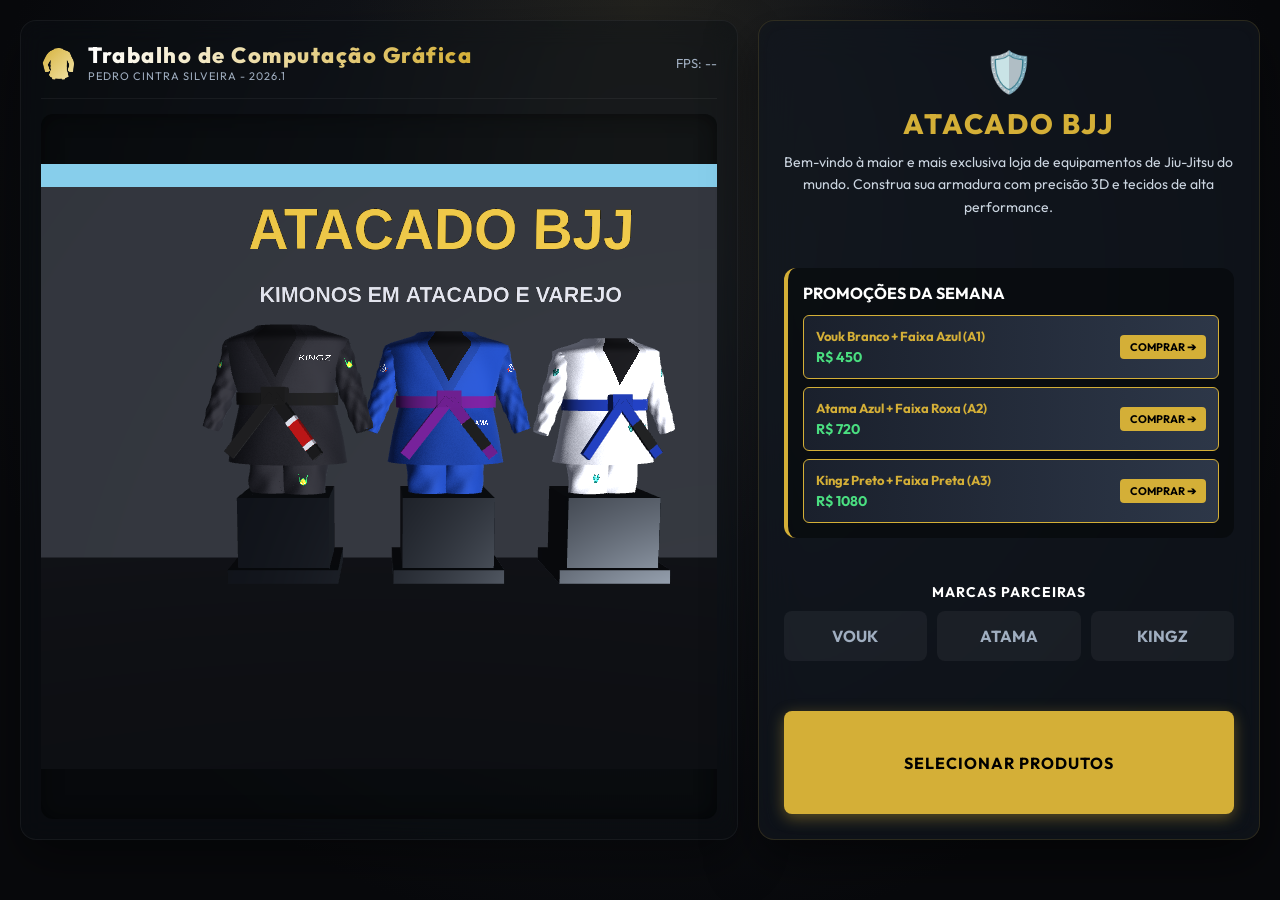
==== commit 87c80652: "att" ====
--- a/projeto_final/index.html
+++ b/projeto_final/index.html
@@ -523,18 +523,7 @@
                         </div>
                     </div>
 
-                    <!-- Poses para testar o Kimono montado -->
-                    <h3 class="section-title" style="margin-top: 20px;">🎭 Testar Poses</h3>
-                    <div class="gi-grid" style="grid-template-columns: 1fr 1fr; gap: 8px;">
-                        <button id="btn-pose-base" class="btn-kimono btn-pose active"
-                            onclick="definirPose('base')">Posição Base</button>
-                        <button id="btn-pose-guardaa" class="btn-kimono btn-pose" onclick="definirPose('guarda')">Guarda
-                            Alta</button>
-                        <button id="btn-pose-peito" class="btn-kimono btn-pose" onclick="definirPose('peito')">Mão no
-                            Peito</button>
-                        <button id="btn-pose-vitoria" class="btn-kimono btn-pose"
-                            onclick="definirPose('vitoria')">Vitória</button>
-                    </div>
+
                 </div>
             </div>
 
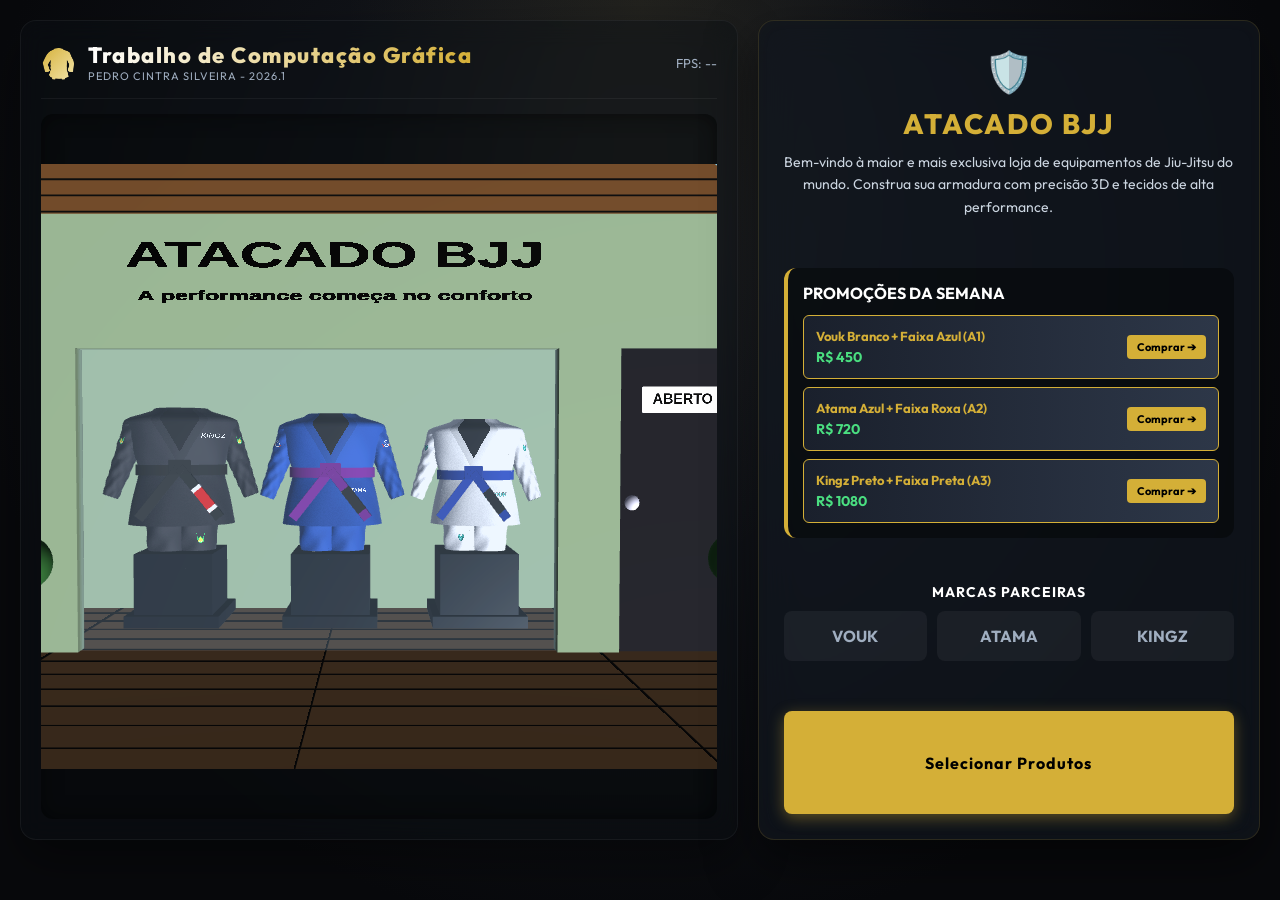
==== commit 33129684: "att" ====
--- a/projeto_final/index.html
+++ b/projeto_final/index.html
@@ -114,9 +114,19 @@
                     <span id="checkout-pants-price" style="color: white;">R$ 0</span>
                 </div>
                 <div id="checkout-row-belt"
-                    style="display: flex; justify-content: space-between; margin-bottom: 15px; border-bottom: 1px solid rgba(255,255,255,0.1); padding-bottom: 15px; color: #a0aec0; font-size: 13px;">
+                    style="display: flex; justify-content: space-between; margin-bottom: 8px; color: #a0aec0; font-size: 13px;">
                     <span id="checkout-belt-desc">Faixa</span>
                     <span id="checkout-belt-price" style="color: white;">R$ 0</span>
+                </div>
+                <div id="checkout-row-emb-name"
+                    style="display: none; justify-content: space-between; margin-bottom: 8px; color: #a0aec0; font-size: 13px;">
+                    <span id="checkout-emb-name-desc">Personalização (Nome)</span>
+                    <span id="checkout-emb-name-price" style="color: white;">R$ 40</span>
+                </div>
+                <div id="checkout-row-emb-team"
+                    style="display: none; justify-content: space-between; margin-bottom: 15px; border-bottom: 1px solid rgba(255,255,255,0.1); padding-bottom: 15px; color: #a0aec0; font-size: 13px;">
+                    <span id="checkout-emb-team-desc">Personalização (Equipe)</span>
+                    <span id="checkout-emb-team-price" style="color: white;">R$ 40</span>
                 </div>
                 <div id="checkout-discount-row" style="display: none; justify-content: space-between; font-weight: bold; margin-bottom: 15px; padding-bottom: 15px; border-bottom: 1px solid rgba(255,255,255,0.1); color: #4ade80;">
                     <span>DESCONTO COMBO</span>
@@ -159,8 +169,8 @@
         </main>
 
         <!-- RIGHT PANEL: Classic Trophy Controls -->
-        <!-- RIGHT PANEL: Boutique Landing Page -->
-        <aside class="painel-controle" id="boutique-panel"
+        <!-- RIGHT PANEL: vitrine Landing Page -->
+        <aside class="painel-controle" id="vitrine-panel"
             style="display: flex; flex-direction: column; justify-content: center;">
             <div style="text-align: center; margin-bottom: 30px;">
                 <div style="font-size: 40px; margin-bottom: 10px;">🛡️</div>
@@ -177,34 +187,34 @@
                 <h3 style="color: white; font-size: 16px; margin-bottom: 12px; text-transform: uppercase;">Promoções da Semana</h3>
                 
                 <div style="display: flex; flex-direction: column; gap: 8px;">
-                    <button class="btn-kimono boutique-hover"
+                    <button class="btn-kimono vitrine-hover"
                         style="width: 100%; background: linear-gradient(90deg, #1a202c, #2d3748); border: 1px solid #d4af37; color: #d4af37; font-weight: bold; padding: 12px; font-size: 13px; text-align: left; display: flex; justify-content: space-between; align-items: center; cursor: pointer; border-radius: 6px;"
                         onclick="loadDropDaSemana(1)">
                         <div style="display: flex; flex-direction: column;">
                             <span>Vouk Branco + Faixa Azul (A1)</span>
                             <span style="color: #4ade80; font-size: 14px; margin-top: 4px;">R$ 450</span>
                         </div>
-                        <span style="background: #d4af37; color: black; padding: 5px 10px; border-radius: 4px; font-size: 11px; text-transform: uppercase;">Comprar ➔</span>
+                        <span style="background: #d4af37; color: black; padding: 5px 10px; border-radius: 4px; font-size: 11px; text-transform: none;">Comprar ➔</span>
                     </button>
                     
-                    <button class="btn-kimono boutique-hover"
+                    <button class="btn-kimono vitrine-hover"
                         style="width: 100%; background: linear-gradient(90deg, #1a202c, #2d3748); border: 1px solid #d4af37; color: #d4af37; font-weight: bold; padding: 12px; font-size: 13px; text-align: left; display: flex; justify-content: space-between; align-items: center; cursor: pointer; border-radius: 6px;"
                         onclick="loadDropDaSemana(2)">
                         <div style="display: flex; flex-direction: column;">
                             <span>Atama Azul + Faixa Roxa (A2)</span>
                             <span style="color: #4ade80; font-size: 14px; margin-top: 4px;">R$ 720</span>
                         </div>
-                        <span style="background: #d4af37; color: black; padding: 5px 10px; border-radius: 4px; font-size: 11px; text-transform: uppercase;">Comprar ➔</span>
+                        <span style="background: #d4af37; color: black; padding: 5px 10px; border-radius: 4px; font-size: 11px; text-transform: none;">Comprar ➔</span>
                     </button>
                     
-                    <button class="btn-kimono boutique-hover"
+                    <button class="btn-kimono vitrine-hover"
                         style="width: 100%; background: linear-gradient(90deg, #1a202c, #2d3748); border: 1px solid #d4af37; color: #d4af37; font-weight: bold; padding: 12px; font-size: 13px; text-align: left; display: flex; justify-content: space-between; align-items: center; cursor: pointer; border-radius: 6px;"
                         onclick="loadDropDaSemana(3)">
                         <div style="display: flex; flex-direction: column;">
                             <span>Kingz Preto + Faixa Preta (A3)</span>
                             <span style="color: #4ade80; font-size: 14px; margin-top: 4px;">R$ 1080</span>
                         </div>
-                        <span style="background: #d4af37; color: black; padding: 5px 10px; border-radius: 4px; font-size: 11px; text-transform: uppercase;">Comprar ➔</span>
+                        <span style="background: #d4af37; color: black; padding: 5px 10px; border-radius: 4px; font-size: 11px; text-transform: none;">Comprar ➔</span>
                     </button>
                 </div>
             </div>
@@ -227,14 +237,14 @@
             </div>
 
             <button class="btn-kimono"
-                style="width: 100%; background: #d4af37; color: black; font-weight: bold; padding: 16px; font-size: 16px; border: none; box-shadow: 0 4px 15px rgba(212, 175, 55, 0.4); text-transform: uppercase; letter-spacing: 1px; cursor: pointer; border-radius: 8px;"
-                onclick="enterFittingRoom()">SELECIONAR PRODUTOS</button>
+                style="width: 100%; background: #d4af37; color: black; font-weight: bold; padding: 16px; font-size: 16px; border: none; box-shadow: 0 4px 15px rgba(212, 175, 55, 0.4); text-transform: none; letter-spacing: 1px; cursor: pointer; border-radius: 8px;"
+                onclick="enterFittingRoom()">Selecionar Produtos</button>
         </aside>
 
         <!-- RIGHT PANEL: E-Commerce Controls -->
         <aside class="painel-controle" id="painel-ecommerce" style="display: none; flex-direction: column;">
-            <button onclick="voltarVitrine()" class="btn-kimono boutique-hover" style="flex: none; background: #2b5b84; border: 1px solid rgba(255,255,255,0.2); color: white; cursor: pointer; font-size: 12px; font-weight: 600; padding: 8px 14px; margin-bottom: 15px; border-radius: 6px; display: inline-flex; align-items: center; gap: 8px; width: fit-content; align-self: flex-start; text-transform: uppercase; letter-spacing: 0.5px; box-shadow: 0 2px 5px rgba(0,0,0,0.3);">
-                <span style="font-size: 14px;">⬅️</span> VOLTAR AO MENU
+            <button onclick="voltarVitrine()" class="btn-kimono vitrine-hover" style="flex: none; background: #2b5b84; border: 1px solid rgba(255,255,255,0.2); color: white; cursor: pointer; font-size: 12px; font-weight: 600; padding: 8px 14px; margin-bottom: 15px; border-radius: 6px; display: inline-flex; align-items: center; gap: 8px; width: fit-content; align-self: flex-start; text-transform: none; letter-spacing: 0.5px; box-shadow: 0 2px 5px rgba(0,0,0,0.3);">
+                <span style="font-size: 14px;">⬅</span> Voltar ao Menu
             </button>
             <h2 style="color: white; margin-bottom: 10px; margin-top: 0; font-family: 'Outfit'; font-size: 20px;">Customização do Kimono</h2>
 
@@ -328,7 +338,7 @@
 
                     <button id="btn-alternar-blusa" class="btn-kimono"
                         style="width: 100%; background: #2b5b84; font-size: 14px; padding: 12px; font-weight: bold; margin-top: 10px; border: none; color: white;"
-                        onclick="alternarItemBtn('blusa')">🛒 Colocar no Carrinho</button>
+                        onclick="alternarItemBtn('blusa')"> Colocar no Carrinho</button>
                 </div>
 
                 <!-- Step 2: Calça -->
@@ -497,9 +507,9 @@
 
                 <!-- Checkout / Cart -->
                 <div id="step-cart" class="step-section">
-                    <h3 class="section-title">📦 Seu Carrinho</h3>
+                    <h3 class="section-title">Seu Carrinho</h3>
                     <div
-                        style="background: rgba(0,0,0,0.3); padding: 15px; border-radius: 8px; border-left: 3px solid #d4af37; font-size: 13px; color: #fff;">
+                        style="background: rgba(0,0,0,0.3); padding: 15px; border-radius: 8px; border-left: 3px solid #d4af37; font-size: 13px; color: #fff; min-height: 220px; display: flex; flex-direction: column;">
                         <div id="cart-row-top" style="margin-bottom: 8px;"><strong>Vagui:</strong> <span
                                 id="cart-desc-top">Atama / Branco / A0</span> <span
                                 style="float:right; color:#cbd5e0;">R$ <span id="cart-price-top">350</span></span></div>
@@ -508,22 +518,65 @@
                                 style="float:right; color:#cbd5e0;">R$ <span id="cart-price-pants">180</span></span>
                         </div>
                         <div id="cart-row-belt"
-                            style="margin-bottom: 8px; border-bottom: 1px solid rgba(255,255,255,0.1); padding-bottom: 8px;">
+                            style="margin-bottom: 8px;">
                             <strong>Faixa:</strong> <span id="cart-desc-belt">Branca</span> <span
-                                style="float:right; color:#cbd5e0;">R$ <span id="cart-price-belt">60</span></span></div>
-
-                        <div id="cart-row-discount" style="display: none; border-bottom: 1px solid rgba(255,255,255,0.1); padding-bottom: 8px; margin-bottom: 8px;">
+                                style="float:right; color:#cbd5e0;">R$ <span id="cart-price-belt">60</span></span>
+                        </div>
+                        <div id="cart-row-emb-name" style="display: none; margin-bottom: 8px;">
+                            <strong>Personalização:</strong> <span id="cart-desc-emb-name">Bordado Nome</span> <span
+                                style="float:right; color:#cbd5e0;">R$ <span id="cart-price-emb-name">40</span></span>
+                        </div>
+                        <div id="cart-row-emb-team" style="display: none; margin-bottom: 8px;">
+                            <strong>Personalização:</strong> <span id="cart-desc-emb-team">Bordado Equipe</span> <span
+                                style="float:right; color:#cbd5e0;">R$ <span id="cart-price-emb-team">40</span></span>
+                        </div>
+
+                        <div id="cart-row-discount" style="display: none; padding-bottom: 8px; margin-bottom: 8px;">
                             <strong style="color: #4ade80;">🏷️ Desconto Combo:</strong> <span
                                 style="float:right; color:#4ade80;">- R$ <span id="cart-price-discount">0</span>,00</span>
                         </div>
 
                         <div
-                            style="text-align: right; margin-top: 10px; font-size: 18px; color: #d4af37; font-weight: bold;">
+                            style="text-align: right; margin-top: auto; font-size: 18px; color: #d4af37; font-weight: bold; border-top: 1px solid rgba(255,255,255,0.1); padding-top: 10px;">
                             Total: R$ <span id="cart-price-total">590,00</span>
                         </div>
                     </div>
 
 
+                    <!-- Personalização -->
+                    <h3 class="section-title" style="margin-top: 20px;">Personalização</h3>
+                    
+                    <div style="background: rgba(0,0,0,0.3); padding: 15px; border-radius: 8px; border-left: 3px solid #d4af37; margin-bottom: 15px;">
+                        <!-- Nome -->
+                        <label class="input-label" style="display:block; margin-bottom: 4px; color:#a0aec0; font-size:12px; text-transform:uppercase;">Bordado: Nome (Costas)</label>
+                        <div style="display: flex; gap: 8px; margin-bottom: 15px;">
+                            <input type="text" id="embroidery-name" oninput="resetEmbroideryState('name')" placeholder="Seu Nome" style="flex:1; padding: 8px; border-radius: 4px; border: none; background: #2d3748; color: white;">
+                            <button id="btn-apply-name" onclick="applyEmbroideryName()" class="btn-kimono" style="background: #d4af37; color: black; font-weight: bold; padding: 10px; border: none; cursor: pointer; transition: all 0.3s ease;">+R$ 40</button>
+                        </div>
+
+                        <!-- Equipe -->
+                        <label class="input-label" style="display:block; margin-bottom: 4px; color:#a0aec0; font-size:12px; text-transform:uppercase;">Bordado: Equipe (Saia)</label>
+                        <div style="display: flex; gap: 8px;">
+                            <input type="text" id="embroidery-team" oninput="resetEmbroideryState('team')" placeholder="Nome da Equipe" style="flex:1; padding: 8px; border-radius: 4px; border: none; background: #2d3748; color: white;">
+                            <button id="btn-apply-team" onclick="applyEmbroideryTeam()" class="btn-kimono" style="background: #d4af37; color: black; font-weight: bold; padding: 10px; border: none; cursor: pointer; transition: all 0.3s ease;">+R$ 40</button>
+                        </div>
+                    </div>
+
+                    <!-- Simulador 3D -->
+                    <h3 class="section-title" style="margin-top: 20px;">Previsão de Desgaste</h3>
+                    <div style="background: rgba(0,0,0,0.3); padding: 15px; border-radius: 8px; border-left: 3px solid #ef4444; margin-bottom: 15px;">
+                        <label class="input-label" style="display:block; margin-bottom: 4px; color:#a0aec0; font-size:12px; text-transform:uppercase;">Tempo de Uso</label>
+                        <input type="range" id="wear-slider" class="custom-range" min="0" max="6" step="1" value="0" oninput="updateWearLevel(this.value)" style="width: 100%;">
+                        <div style="display: flex; justify-content: space-between; font-size: 10px; color: #a0aec0; margin-top: 5px;">
+                            <span>Novo</span>
+                            <span>6m</span>
+                            <span>1a</span>
+                            <span>1.5a</span>
+                            <span>2a</span>
+                            <span>2.5a</span>
+                            <span>3a</span>
+                        </div>
+                    </div>
                 </div>
             </div>
 
--- a/projeto_final/style.css
+++ b/projeto_final/style.css
@@ -166,8 +166,8 @@
     letter-spacing: 0.5px;
 }
 
-/* Premium Boutique Styles */
-.boutique-hover:hover {
+/* Premium vitrine Styles */
+.vitrine-hover:hover {
     background: linear-gradient(90deg, #2d3748, #4a5568) !important;
     color: white !important;
     box-shadow: 0 0 15px rgba(212, 175, 55, 0.6);
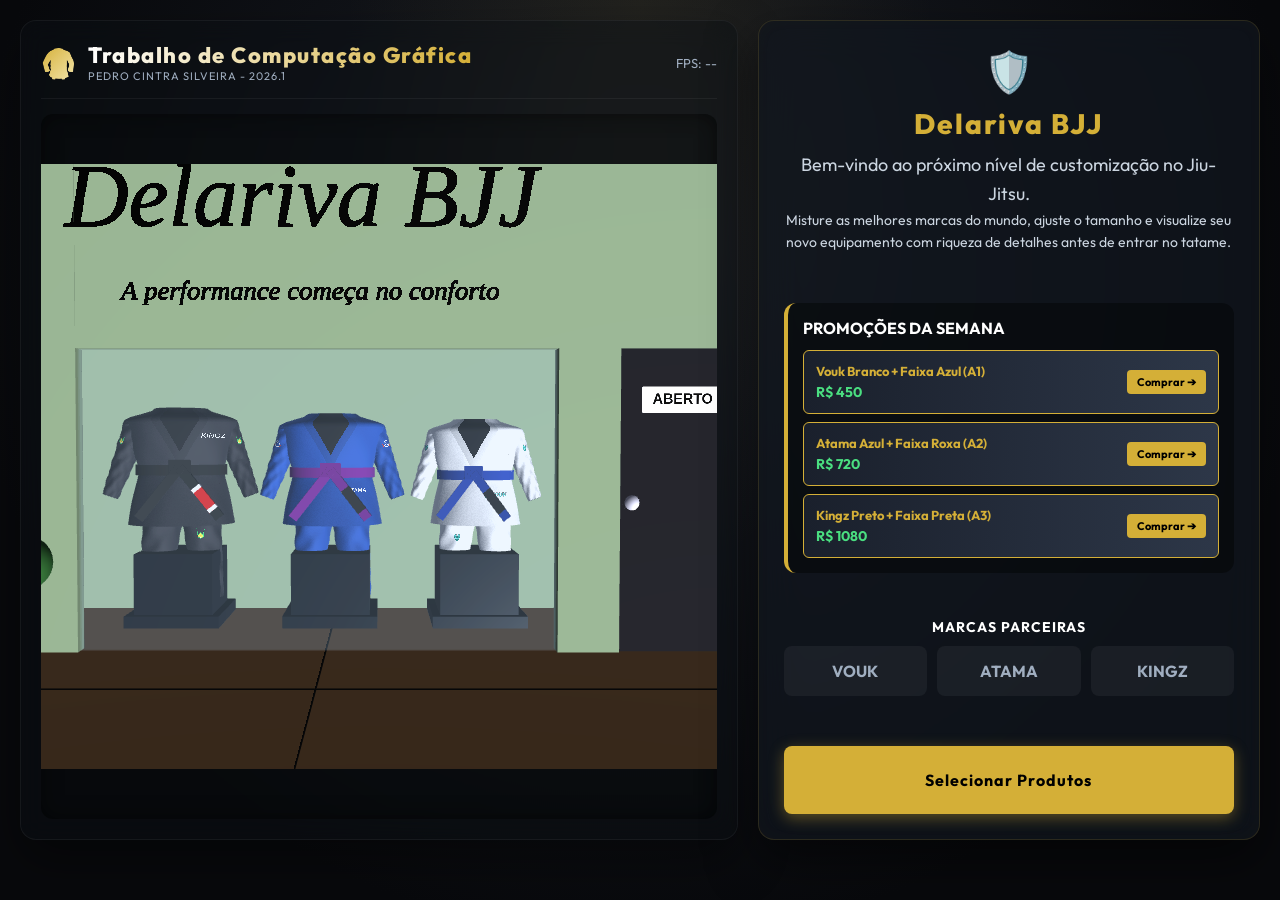
==== commit 50b54adf: "versão final" ====
--- a/projeto_final/index.html
+++ b/projeto_final/index.html
@@ -1,10 +1,10 @@
-<!DOCTYPE html>
+﻿<!DOCTYPE html>
 <html lang="pt-BR">
 
 <head>
     <meta charset="UTF-8">
     <meta name="viewport" content="width=device-width, initial-scale=1.0">
-    <title>ATACADO BJJ - Loja de Kimonos</title>
+    <title>Delariva BJJ - Loja de Kimonos</title>
 
     <!-- Google Fonts -->
     <link rel="preconnect" href="https://fonts.googleapis.com">
@@ -95,9 +95,10 @@
             <h2
                 style="color: #d4af37; font-size: 28px; margin-bottom: 10px; font-weight: 800; text-transform: uppercase; letter-spacing: 2px;">
                 Compra Finalizada!</h2>
-            <p style="color: #cbd5e0; font-size: 16px; margin-bottom: 30px; line-height: 1.5;">O seu <strong>Kimono
-                    Customizado</strong> já está sendo preparado pela nossa equipe. Obrigado por testar o BJJ
-                Customizer!</p>
+            <p style="color: #cbd5e0; font-size: 16px; margin-bottom: 30px; line-height: 1.5;">
+                O seu <strong>Kimono Customizado</strong> já está sendo preparado pela nossa equipe.
+                Obrigado por forjar sua armadura na Delariva BJJ! Oss!
+            </p>
 
             <div
                 style="background: rgba(0,0,0,0.3); padding: 20px; border-radius: 12px; border-left: 4px solid #d4af37; text-align: left; margin-bottom: 30px;">
@@ -139,7 +140,7 @@
                 </div>
             </div>
 
-            <button onclick="closeCheckout()"
+            <button onclick="FecharCheckout()"
                 style="background: #d4af37; color: black; font-weight: bold; font-size: 16px; padding: 15px 30px; border: none; border-radius: 8px; cursor: pointer; text-transform: uppercase; width: 100%; box-shadow: 0 4px 15px rgba(212, 175, 55, 0.4); transition: all 0.3s ease;">
                 Voltar ao Início
             </button>
@@ -169,17 +170,20 @@
         </main>
 
         <!-- RIGHT PANEL: Classic Trophy Controls -->
-        <!-- RIGHT PANEL: vitrine Landing Page -->
-        <aside class="painel-controle" id="vitrine-panel"
+        <!-- RIGHT PANEL: Vitrine Landing Page -->
+        <aside class="painel-controle" id="Vitrine-panel"
             style="display: flex; flex-direction: column; justify-content: center;">
             <div style="text-align: center; margin-bottom: 30px;">
                 <div style="font-size: 40px; margin-bottom: 10px;">🛡️</div>
                 <h1
-                    style="font-family: 'Outfit', sans-serif; font-size: 28px; color: #d4af37; letter-spacing: 2px; font-weight: 800; margin-bottom: 10px; text-transform: uppercase;">
-                    ATACADO BJJ</h1>
-                <p style="color: #cbd5e0; font-size: 14px; line-height: 1.6;">Bem-vindo à maior e mais exclusiva loja de
-                    equipamentos de Jiu-Jitsu do mundo. Construa sua armadura com precisão 3D e tecidos de alta
-                    performance.</p>
+                    style="font-family: 'Outfit', sans-serif; font-size: 28px; color: #d4af37; letter-spacing: 2px; font-weight: 800; margin-bottom: 10px; text-transform: none;">
+                    Delariva BJJ</h1>
+                <p style="color: #cbd5e0; font-size: 18px; line-height: 1.6;">
+                    Bem-vindo ao próximo nível de customização no Jiu-Jitsu. 
+                </p>
+                <p style="color: #cbd5e0; font-size: 14px; line-height: 1.6;">
+                    Misture as melhores marcas do mundo, 
+                    ajuste o tamanho e visualize seu novo equipamento com riqueza de detalhes antes de entrar no tatame.</p>
             </div>
 
             <div
@@ -187,9 +191,9 @@
                 <h3 style="color: white; font-size: 16px; margin-bottom: 12px; text-transform: uppercase;">Promoções da Semana</h3>
                 
                 <div style="display: flex; flex-direction: column; gap: 8px;">
-                    <button class="btn-kimono vitrine-hover"
+                    <button class="btn-kimono Vitrine-hover"
                         style="width: 100%; background: linear-gradient(90deg, #1a202c, #2d3748); border: 1px solid #d4af37; color: #d4af37; font-weight: bold; padding: 12px; font-size: 13px; text-align: left; display: flex; justify-content: space-between; align-items: center; cursor: pointer; border-radius: 6px;"
-                        onclick="loadDropDaSemana(1)">
+                        onclick="CarregarDropDaSemana(1)">
                         <div style="display: flex; flex-direction: column;">
                             <span>Vouk Branco + Faixa Azul (A1)</span>
                             <span style="color: #4ade80; font-size: 14px; margin-top: 4px;">R$ 450</span>
@@ -197,9 +201,9 @@
                         <span style="background: #d4af37; color: black; padding: 5px 10px; border-radius: 4px; font-size: 11px; text-transform: none;">Comprar ➔</span>
                     </button>
                     
-                    <button class="btn-kimono vitrine-hover"
+                    <button class="btn-kimono Vitrine-hover"
                         style="width: 100%; background: linear-gradient(90deg, #1a202c, #2d3748); border: 1px solid #d4af37; color: #d4af37; font-weight: bold; padding: 12px; font-size: 13px; text-align: left; display: flex; justify-content: space-between; align-items: center; cursor: pointer; border-radius: 6px;"
-                        onclick="loadDropDaSemana(2)">
+                        onclick="CarregarDropDaSemana(2)">
                         <div style="display: flex; flex-direction: column;">
                             <span>Atama Azul + Faixa Roxa (A2)</span>
                             <span style="color: #4ade80; font-size: 14px; margin-top: 4px;">R$ 720</span>
@@ -207,9 +211,9 @@
                         <span style="background: #d4af37; color: black; padding: 5px 10px; border-radius: 4px; font-size: 11px; text-transform: none;">Comprar ➔</span>
                     </button>
                     
-                    <button class="btn-kimono vitrine-hover"
+                    <button class="btn-kimono Vitrine-hover"
                         style="width: 100%; background: linear-gradient(90deg, #1a202c, #2d3748); border: 1px solid #d4af37; color: #d4af37; font-weight: bold; padding: 12px; font-size: 13px; text-align: left; display: flex; justify-content: space-between; align-items: center; cursor: pointer; border-radius: 6px;"
-                        onclick="loadDropDaSemana(3)">
+                        onclick="CarregarDropDaSemana(3)">
                         <div style="display: flex; flex-direction: column;">
                             <span>Kingz Preto + Faixa Preta (A3)</span>
                             <span style="color: #4ade80; font-size: 14px; margin-top: 4px;">R$ 1080</span>
@@ -238,12 +242,12 @@
 
             <button class="btn-kimono"
                 style="width: 100%; background: #d4af37; color: black; font-weight: bold; padding: 16px; font-size: 16px; border: none; box-shadow: 0 4px 15px rgba(212, 175, 55, 0.4); text-transform: none; letter-spacing: 1px; cursor: pointer; border-radius: 8px;"
-                onclick="enterFittingRoom()">Selecionar Produtos</button>
+                onclick="EntrarNaLoja()">Selecionar Produtos</button>
         </aside>
 
         <!-- RIGHT PANEL: E-Commerce Controls -->
-        <aside class="painel-controle" id="painel-ecommerce" style="display: none; flex-direction: column;">
-            <button onclick="voltarVitrine()" class="btn-kimono vitrine-hover" style="flex: none; background: #2b5b84; border: 1px solid rgba(255,255,255,0.2); color: white; cursor: pointer; font-size: 12px; font-weight: 600; padding: 8px 14px; margin-bottom: 15px; border-radius: 6px; display: inline-flex; align-items: center; gap: 8px; width: fit-content; align-self: flex-start; text-transform: none; letter-spacing: 0.5px; box-shadow: 0 2px 5px rgba(0,0,0,0.3);">
+        <aside class="painel-controle" id="painel-loja" style="display: none; flex-direction: column;">
+            <button onclick="VoltarVitrine()" class="btn-kimono Vitrine-hover" style="flex: none; background: #2b5b84; border: 1px solid rgba(255,255,255,0.2); color: white; cursor: pointer; font-size: 12px; font-weight: 600; padding: 8px 14px; margin-bottom: 15px; border-radius: 6px; display: inline-flex; align-items: center; gap: 8px; width: fit-content; align-self: flex-start; text-transform: none; letter-spacing: 0.5px; box-shadow: 0 2px 5px rgba(0,0,0,0.3);">
                 <span style="font-size: 14px;">⬅</span> Voltar ao Menu
             </button>
             <h2 style="color: white; margin-bottom: 10px; margin-top: 0; font-family: 'Outfit'; font-size: 20px;">Customização do Kimono</h2>
@@ -252,13 +256,13 @@
             <div
                 style="display: flex; gap: 5px; margin-bottom: 15px; border-bottom: 1px solid rgba(255,255,255,0.1); padding-bottom: 10px;">
                 <button id="tab-cart" class="btn-kimono active" style="flex:1; padding: 8px 4px; font-size:12px;"
-                    onclick="setStep('cart')">🛒 Carrinho</button>
+                    onclick="DefinirPasso('cart')">🛒 Carrinho</button>
                 <button id="aba-blusa" class="btn-kimono" style="flex:1; padding: 8px 4px; font-size:12px;"
-                    onclick="setStep('blusa')">🥋 Vagui</button>
+                    onclick="DefinirPasso('blusa')">🥋 Vagui</button>
                 <button id="aba-calca" class="btn-kimono" style="flex:1; padding: 8px 4px; font-size:12px;"
-                    onclick="setStep('calca')">👖 Calça</button>
+                    onclick="DefinirPasso('calca')">👖 Calça</button>
                 <button id="aba-faixa" class="btn-kimono" style="flex:1; padding: 8px 4px; font-size:12px;"
-                    onclick="setStep('faixa')">🎗️ Faixa</button>
+                    onclick="DefinirPasso('faixa')">🎗️ Faixa</button>
             </div>
 
             <!-- Dynamic Content Area -->
@@ -273,17 +277,17 @@
                         style="display:block; margin-bottom: 4px; color:#a0aec0; font-size:12px; text-transform:uppercase;">Marca</label>
                     <div class="gi-grid" style="margin-bottom: 15px;">
                         <button class="btn-kimono btn-brand-top active" data-brand="Vouk"
-                            onclick="selectItem('blusa', 'brand', 'Vouk')">
+                            onclick="SelecionarItem('blusa', 'brand', 'Vouk')">
                             <div style="font-weight:bold;">Vouk</div>
                             <div style="font-size:10px; color:#a0aec0;">R$ 330</div>
                         </button>
                         <button class="btn-kimono btn-brand-top" data-brand="Atama"
-                            onclick="selectItem('blusa', 'brand', 'Atama')">
+                            onclick="SelecionarItem('blusa', 'brand', 'Atama')">
                             <div style="font-weight:bold;">Atama</div>
                             <div style="font-size:10px; color:#a0aec0;">R$ 530</div>
                         </button>
                         <button class="btn-kimono btn-brand-top" data-brand="Kingz"
-                            onclick="selectItem('blusa', 'brand', 'Kingz')">
+                            onclick="SelecionarItem('blusa', 'brand', 'Kingz')">
                             <div style="font-weight:bold;">Kingz</div>
                             <div style="font-size:10px; color:#a0aec0;">R$ 800</div>
                         </button>
@@ -294,43 +298,43 @@
                     </label>
                     <div class="gi-grid" style="margin-bottom: 15px;">
                         <button class="btn-kimono btn-color-top active" data-color="white"
-                            onclick="selectItem('blusa', 'color', 'white')">Branco</button>
+                            onclick="SelecionarItem('blusa', 'color', 'white')">Branco</button>
                         <button class="btn-kimono btn-color-top" data-color="blue"
-                            onclick="selectItem('blusa', 'color', 'blue')">Azul</button>
+                            onclick="SelecionarItem('blusa', 'color', 'blue')">Azul</button>
                         <button class="btn-kimono btn-color-top" data-color="black"
-                            onclick="selectItem('blusa', 'color', 'black')">Preto</button>
+                            onclick="SelecionarItem('blusa', 'color', 'black')">Preto</button>
                     </div>
 
                     <label class="input-label"
                         style="display:block; margin-bottom: 4px; color:#a0aec0; font-size:12px; text-transform:uppercase;">Tamanho</label>
                     <div class="gi-grid" style="grid-template-columns: repeat(3, 1fr); gap: 8px; margin-bottom: 15px;">
                         <button class="btn-kimono btn-size-top" data-size="A0"
-                            onclick="selectItem('blusa', 'size', 'A0')">
+                            onclick="SelecionarItem('blusa', 'size', 'A0')">
                             <div style="font-weight:bold;">A0</div>
                             <div style="font-size:10px; color:#4ade80;">-10%</div>
                         </button>
                         <button class="btn-kimono btn-size-top" data-size="A1"
-                            onclick="selectItem('blusa', 'size', 'A1')">
+                            onclick="SelecionarItem('blusa', 'size', 'A1')">
                             <div style="font-weight:bold;">A1</div>
                             <div style="font-size:10px; color:#4ade80;">-5%</div>
                         </button>
                         <button class="btn-kimono btn-size-top active" data-size="A2"
-                            onclick="selectItem('blusa', 'size', 'A2')">
+                            onclick="SelecionarItem('blusa', 'size', 'A2')">
                             <div style="font-weight:bold;">A2</div>
                             <div style="font-size:10px; color:#a0aec0;">Base</div>
                         </button>
                         <button class="btn-kimono btn-size-top" data-size="A3"
-                            onclick="selectItem('blusa', 'size', 'A3')">
+                            onclick="SelecionarItem('blusa', 'size', 'A3')">
                             <div style="font-weight:bold;">A3</div>
                             <div style="font-size:10px; color:#ef4444;">+5%</div>
                         </button>
                         <button class="btn-kimono btn-size-top" data-size="A4"
-                            onclick="selectItem('blusa', 'size', 'A4')">
+                            onclick="SelecionarItem('blusa', 'size', 'A4')">
                             <div style="font-weight:bold;">A4</div>
                             <div style="font-size:10px; color:#ef4444;">+10%</div>
                         </button>
                         <button class="btn-kimono btn-size-top" data-size="A5"
-                            onclick="selectItem('blusa', 'size', 'A5')">
+                            onclick="SelecionarItem('blusa', 'size', 'A5')">
                             <div style="font-weight:bold;">A5</div>
                             <div style="font-size:10px; color:#ef4444;">+15%</div>
                         </button>
@@ -338,7 +342,7 @@
 
                     <button id="btn-alternar-blusa" class="btn-kimono"
                         style="width: 100%; background: #2b5b84; font-size: 14px; padding: 12px; font-weight: bold; margin-top: 10px; border: none; color: white;"
-                        onclick="alternarItemBtn('blusa')"> Colocar no Carrinho</button>
+                        onclick="AlternarItemCarrinho('blusa')"> Colocar no Carrinho</button>
                 </div>
 
                 <!-- Step 2: Calça -->
@@ -352,17 +356,17 @@
                     </label>
                     <div class="gi-grid" style="margin-bottom: 15px;">
                         <button class="btn-kimono btn-brand-pants active" data-brand="Vouk"
-                            onclick="selectItem('calca', 'brand', 'Vouk')">
+                            onclick="SelecionarItem('calca', 'brand', 'Vouk')">
                             <div style="font-weight:bold;">Vouk</div>
                             <div style="font-size:10px; color:#a0aec0;">R$ 170</div>
                         </button>
                         <button class="btn-kimono btn-brand-pants" data-brand="Atama"
-                            onclick="selectItem('calca', 'brand', 'Atama')">
+                            onclick="SelecionarItem('calca', 'brand', 'Atama')">
                             <div style="font-weight:bold;">Atama</div>
                             <div style="font-size:10px; color:#a0aec0;">R$ 270</div>
                         </button>
                         <button class="btn-kimono btn-brand-pants" data-brand="Kingz"
-                            onclick="selectItem('calca', 'brand', 'Kingz')">
+                            onclick="SelecionarItem('calca', 'brand', 'Kingz')">
                             <div style="font-weight:bold;">Kingz</div>
                             <div style="font-size:10px; color:#a0aec0;">R$ 400</div>
                         </button>
@@ -372,43 +376,43 @@
                         style="display:block; margin-bottom: 4px; color:#a0aec0; font-size:12px; text-transform:uppercase;">Cor</label>
                     <div class="gi-grid" style="margin-bottom: 15px;">
                         <button class="btn-kimono btn-color-pants active" data-color="white"
-                            onclick="selectItem('calca', 'color', 'white')">Branco</button>
+                            onclick="SelecionarItem('calca', 'color', 'white')">Branco</button>
                         <button class="btn-kimono btn-color-pants" data-color="blue"
-                            onclick="selectItem('calca', 'color', 'blue')">Azul</button>
+                            onclick="SelecionarItem('calca', 'color', 'blue')">Azul</button>
                         <button class="btn-kimono btn-color-pants" data-color="black"
-                            onclick="selectItem('calca', 'color', 'black')">Preto</button>
+                            onclick="SelecionarItem('calca', 'color', 'black')">Preto</button>
                     </div>
 
                     <label class="input-label"
                         style="display:block; margin-bottom: 4px; color:#a0aec0; font-size:12px; text-transform:uppercase;">Tamanho</label>
                     <div class="gi-grid" style="grid-template-columns: repeat(3, 1fr); gap: 8px; margin-bottom: 15px;">
                         <button class="btn-kimono btn-size-pants" data-size="A0"
-                            onclick="selectItem('calca', 'size', 'A0')">
+                            onclick="SelecionarItem('calca', 'size', 'A0')">
                             <div style="font-weight:bold;">A0</div>
                             <div style="font-size:10px; color:#4ade80;">-10%</div>
                         </button>
                         <button class="btn-kimono btn-size-pants" data-size="A1"
-                            onclick="selectItem('calca', 'size', 'A1')">
+                            onclick="SelecionarItem('calca', 'size', 'A1')">
                             <div style="font-weight:bold;">A1</div>
                             <div style="font-size:10px; color:#4ade80;">-5%</div>
                         </button>
                         <button class="btn-kimono btn-size-pants active" data-size="A2"
-                            onclick="selectItem('calca', 'size', 'A2')">
+                            onclick="SelecionarItem('calca', 'size', 'A2')">
                             <div style="font-weight:bold;">A2</div>
                             <div style="font-size:10px; color:#a0aec0;">Base</div>
                         </button>
                         <button class="btn-kimono btn-size-pants" data-size="A3"
-                            onclick="selectItem('calca', 'size', 'A3')">
+                            onclick="SelecionarItem('calca', 'size', 'A3')">
                             <div style="font-weight:bold;">A3</div>
                             <div style="font-size:10px; color:#ef4444;">+5%</div>
                         </button>
                         <button class="btn-kimono btn-size-pants" data-size="A4"
-                            onclick="selectItem('calca', 'size', 'A4')">
+                            onclick="SelecionarItem('calca', 'size', 'A4')">
                             <div style="font-weight:bold;">A4</div>
                             <div style="font-size:10px; color:#ef4444;">+10%</div>
                         </button>
                         <button class="btn-kimono btn-size-pants" data-size="A5"
-                            onclick="selectItem('calca', 'size', 'A5')">
+                            onclick="SelecionarItem('calca', 'size', 'A5')">
                             <div style="font-weight:bold;">A5</div>
                             <div style="font-size:10px; color:#ef4444;">+15%</div>
                         </button>
@@ -416,7 +420,7 @@
 
                     <button id="btn-alternar-calca" class="btn-kimono"
                         style="width: 100%; background: #2b5b84; font-size: 14px; padding: 12px; font-weight: bold; margin-top: 10px; border: none; color: white;"
-                        onclick="alternarItemBtn('calca')">🛒 Colocar no Carrinho</button>
+                        onclick="AlternarItemCarrinho('calca')">🛒 Colocar no Carrinho</button>
                 </div>
 
                 <!-- Step 3: Faixa -->
@@ -429,38 +433,38 @@
                         style="display:block; margin-bottom: 4px; color:#a0aec0; font-size:12px; text-transform:uppercase;">Graduação</label>
                     <div class="gi-grid" style="display: grid; grid-template-columns: repeat(4, 1fr); gap: 8px; margin-bottom: 15px;">
                         <button class="btn-faixa btn-color-belt active" data-belt="white"
-                            onclick="selectItem('faixa', 'color', 'white')">
+                            onclick="SelecionarItem('faixa', 'color', 'white')">
                             <div class="belt-color-circle" style="background: white; border: 1px solid #ccc;"></div>
                             Branca
                         </button>
                         <button class="btn-faixa btn-color-belt" data-belt="blue"
-                            onclick="selectItem('faixa', 'color', 'blue')">
+                            onclick="SelecionarItem('faixa', 'color', 'blue')">
                             <div class="belt-color-circle" style="background: #2b5b84;"></div> Azul
                         </button>
                         <button class="btn-faixa btn-color-belt" data-belt="purple"
-                            onclick="selectItem('faixa', 'color', 'purple')">
+                            onclick="SelecionarItem('faixa', 'color', 'purple')">
                             <div class="belt-color-circle" style="background: #5e35b1;"></div> Roxa
                         </button>
                         <button class="btn-faixa btn-color-belt" data-belt="brown"
-                            onclick="selectItem('faixa', 'color', 'brown')">
+                            onclick="SelecionarItem('faixa', 'color', 'brown')">
                             <div class="belt-color-circle" style="background: #5d4037;"></div> Marrom
                         </button>
                         <button class="btn-faixa btn-color-belt" data-belt="black"
-                            onclick="selectItem('faixa', 'color', 'black')">
+                            onclick="SelecionarItem('faixa', 'color', 'black')">
                             <div class="belt-color-circle" style="background: #212121;"></div> Preta
                         </button>
                         <button class="btn-faixa btn-color-belt" data-belt="coral"
-                            onclick="selectItem('faixa', 'color', 'coral')">
+                            onclick="SelecionarItem('faixa', 'color', 'coral')">
                             <div class="belt-color-circle"
                                 style="background: linear-gradient(90deg, red 50%, black 50%);"></div> Coral Vermelha/Preta
                         </button>
                         <button class="btn-faixa btn-color-belt" data-belt="coral-white"
-                            onclick="selectItem('faixa', 'color', 'coral-white')">
+                            onclick="SelecionarItem('faixa', 'color', 'coral-white')">
                             <div class="belt-color-circle"
                                 style="background: linear-gradient(90deg, red 50%, white 50%);"></div> Coral Vermelha/Branca
                         </button>
                         <button class="btn-faixa btn-color-belt" data-belt="red"
-                            onclick="selectItem('faixa', 'color', 'red')">
+                            onclick="SelecionarItem('faixa', 'color', 'red')">
                             <div class="belt-color-circle" style="background: #d32f2f;"></div> Vermelha
                         </button>
                     </div>
@@ -469,32 +473,32 @@
                         style="display:block; margin-bottom: 4px; color:#a0aec0; font-size:12px; text-transform:uppercase;">Tamanho</label>
                     <div class="gi-grid" style="grid-template-columns: repeat(3, 1fr); gap: 8px; margin-bottom: 15px;">
                         <button class="btn-kimono btn-size-belt" data-size="A0"
-                            onclick="selectItem('faixa', 'size', 'A0')">
+                            onclick="SelecionarItem('faixa', 'size', 'A0')">
                             <div style="font-weight:bold;">A0</div>
                             <div style="font-size:10px; color:#4ade80;">-10%</div>
                         </button>
                         <button class="btn-kimono btn-size-belt" data-size="A1"
-                            onclick="selectItem('faixa', 'size', 'A1')">
+                            onclick="SelecionarItem('faixa', 'size', 'A1')">
                             <div style="font-weight:bold;">A1</div>
                             <div style="font-size:10px; color:#4ade80;">-5%</div>
                         </button>
                         <button class="btn-kimono btn-size-belt active" data-size="A2"
-                            onclick="selectItem('faixa', 'size', 'A2')">
+                            onclick="SelecionarItem('faixa', 'size', 'A2')">
                             <div style="font-weight:bold;">A2</div>
                             <div style="font-size:10px; color:#a0aec0;">Base</div>
                         </button>
                         <button class="btn-kimono btn-size-belt" data-size="A3"
-                            onclick="selectItem('faixa', 'size', 'A3')">
+                            onclick="SelecionarItem('faixa', 'size', 'A3')">
                             <div style="font-weight:bold;">A3</div>
                             <div style="font-size:10px; color:#ef4444;">+5%</div>
                         </button>
                         <button class="btn-kimono btn-size-belt" data-size="A4"
-                            onclick="selectItem('faixa', 'size', 'A4')">
+                            onclick="SelecionarItem('faixa', 'size', 'A4')">
                             <div style="font-weight:bold;">A4</div>
                             <div style="font-size:10px; color:#ef4444;">+10%</div>
                         </button>
                         <button class="btn-kimono btn-size-belt" data-size="A5"
-                            onclick="selectItem('faixa', 'size', 'A5')">
+                            onclick="SelecionarItem('faixa', 'size', 'A5')">
                             <div style="font-weight:bold;">A5</div>
                             <div style="font-size:10px; color:#ef4444;">+15%</div>
                         </button>
@@ -502,7 +506,7 @@
 
                     <button id="btn-alternar-faixa" class="btn-kimono"
                         style="width: 100%; background: #2b5b84; font-size: 14px; padding: 12px; font-weight: bold; margin-top: 10px; border: none; color: white;"
-                        onclick="alternarItemBtn('faixa')">🛒 Colocar no Carrinho</button>
+                        onclick="AlternarItemCarrinho('faixa')">🛒 Colocar no Carrinho</button>
                 </div>
 
                 <!-- Checkout / Cart -->
@@ -550,15 +554,15 @@
                         <!-- Nome -->
                         <label class="input-label" style="display:block; margin-bottom: 4px; color:#a0aec0; font-size:12px; text-transform:uppercase;">Bordado: Nome (Costas)</label>
                         <div style="display: flex; gap: 8px; margin-bottom: 15px;">
-                            <input type="text" id="embroidery-name" oninput="resetEmbroideryState('name')" placeholder="Seu Nome" style="flex:1; padding: 8px; border-radius: 4px; border: none; background: #2d3748; color: white;">
-                            <button id="btn-apply-name" onclick="applyEmbroideryName()" class="btn-kimono" style="background: #d4af37; color: black; font-weight: bold; padding: 10px; border: none; cursor: pointer; transition: all 0.3s ease;">+R$ 40</button>
+                            <input type="text" id="embroidery-name" oninput="ResetarEstadoBordado('name')" placeholder="Seu Nome" style="flex:1; padding: 8px; border-radius: 4px; border: none; background: #2d3748; color: white;">
+                            <button id="btn-apply-name" onclick="AplicarBordadoNome()" class="btn-kimono" style="background: #d4af37; color: black; font-weight: bold; padding: 10px; border: none; cursor: pointer; transition: all 0.3s ease;">+R$ 40</button>
                         </div>
 
                         <!-- Equipe -->
                         <label class="input-label" style="display:block; margin-bottom: 4px; color:#a0aec0; font-size:12px; text-transform:uppercase;">Bordado: Equipe (Saia)</label>
                         <div style="display: flex; gap: 8px;">
-                            <input type="text" id="embroidery-team" oninput="resetEmbroideryState('team')" placeholder="Nome da Equipe" style="flex:1; padding: 8px; border-radius: 4px; border: none; background: #2d3748; color: white;">
-                            <button id="btn-apply-team" onclick="applyEmbroideryTeam()" class="btn-kimono" style="background: #d4af37; color: black; font-weight: bold; padding: 10px; border: none; cursor: pointer; transition: all 0.3s ease;">+R$ 40</button>
+                            <input type="text" id="embroidery-team" oninput="ResetarEstadoBordado('team')" placeholder="Nome da Equipe" style="flex:1; padding: 8px; border-radius: 4px; border: none; background: #2d3748; color: white;">
+                            <button id="btn-apply-team" onclick="AplicarBordadoEquipe()" class="btn-kimono" style="background: #d4af37; color: black; font-weight: bold; padding: 10px; border: none; cursor: pointer; transition: all 0.3s ease;">+R$ 40</button>
                         </div>
                     </div>
 
@@ -566,7 +570,7 @@
                     <h3 class="section-title" style="margin-top: 20px;">Previsão de Desgaste</h3>
                     <div style="background: rgba(0,0,0,0.3); padding: 15px; border-radius: 8px; border-left: 3px solid #ef4444; margin-bottom: 15px;">
                         <label class="input-label" style="display:block; margin-bottom: 4px; color:#a0aec0; font-size:12px; text-transform:uppercase;">Tempo de Uso</label>
-                        <input type="range" id="wear-slider" class="custom-range" min="0" max="6" step="1" value="0" oninput="updateWearLevel(this.value)" style="width: 100%;">
+                        <input type="range" id="wear-slider" class="custom-range" min="0" max="6" step="1" value="0" oninput="AtualizarNivelDesgaste(this.value)" style="width: 100%;">
                         <div style="display: flex; justify-content: space-between; font-size: 10px; color: #a0aec0; margin-top: 5px;">
                             <span>Novo</span>
                             <span>6m</span>
@@ -590,7 +594,7 @@
                 </div>
                 <button id="btn-checkout" class="btn-kimono"
                     style="width: 100%; background: #d4af37; color: black; font-weight: bold; padding: 12px; border: none; font-size: 14px;"
-                    onclick="checkout()">Finalizar Montagem</button>
+                    onclick="FinalizarCompra()">Finalizar Montagem</button>
             </div>
         </aside>
     </div>
@@ -605,4 +609,4 @@
     <script src="main.js?v=2"></script>
 </body>
 
-</html>+</html>
--- a/projeto_final/style.css
+++ b/projeto_final/style.css
@@ -166,8 +166,8 @@
     letter-spacing: 0.5px;
 }
 
-/* Premium vitrine Styles */
-.vitrine-hover:hover {
+/* Premium Vitrine Styles */
+.Vitrine-hover:hover {
     background: linear-gradient(90deg, #2d3748, #4a5568) !important;
     color: white !important;
     box-shadow: 0 0 15px rgba(212, 175, 55, 0.6);
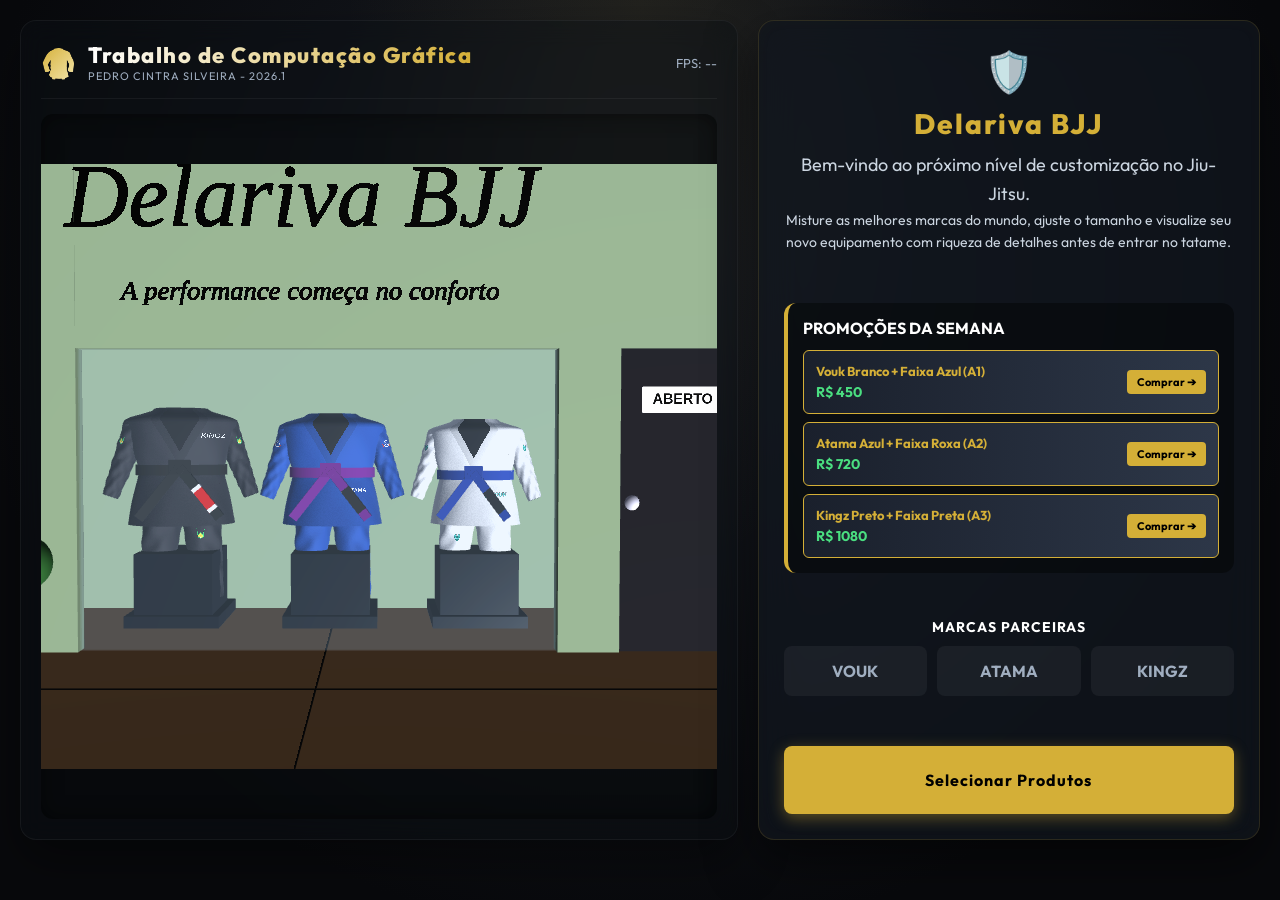
==== commit dbebee94: "finaL" ====
--- a/projeto_final/index.html
+++ b/projeto_final/index.html
@@ -1,92 +1,22 @@
-﻿<!DOCTYPE html>
+<!DOCTYPE html>
 <html lang="pt-BR">
 
 <head>
     <meta charset="UTF-8">
     <meta name="viewport" content="width=device-width, initial-scale=1.0">
     <title>Delariva BJJ - Loja de Kimonos</title>
-
-    <!-- Google Fonts -->
     <link rel="preconnect" href="https://fonts.googleapis.com">
     <link rel="preconnect" href="https://fonts.gstatic.com" crossorigin>
     <link
         href="https://fonts.googleapis.com/css2?family=Fira+Code:wght@400;600&family=Outfit:wght@300;400;500;600;800&display=swap"
         rel="stylesheet">
-
-    <!-- Custom Stylesheet -->
     <link rel="stylesheet" href="style.css">
-
-    <!-- JavaScript Error Debugger -->
-    <script>
-        window.addEventListener('error', function (e) {
-            showError('Erro JS: ' + e.message + '\nArquivo: ' + e.filename + ' L:' + e.lineno);
-        });
-        window.addEventListener('unhandledrejection', function (e) {
-            showError('Promise Rejeitada: ' + e.reason);
-        });
-
-        const orgConsoleError = console.error;
-        console.error = function () {
-            const msg = Array.from(arguments).map(x => typeof x === 'object' ? String(x) : x).join(' ');
-            showError(msg);
-            orgConsoleError.apply(console, arguments);
-        };
-
-        function showError(text) {
-            let errDiv = document.getElementById('debug-err-div');
-            if (!errDiv) {
-                errDiv = document.createElement('pre');
-                errDiv.id = 'debug-err-div';
-                errDiv.style.position = 'fixed';
-                errDiv.style.bottom = '20px';
-                errDiv.style.left = '20px';
-                errDiv.style.background = 'rgba(239, 68, 68, 0.95)';
-                errDiv.style.cor = '#fff';
-                errDiv.style.padding = '15px';
-                errDiv.style.borderRadius = '8px';
-                errDiv.style.fontSize = '12px';
-                errDiv.style.fontFamily = 'monospace';
-                errDiv.style.zIndex = '99999';
-                errDiv.style.maxHeight = '300px';
-                errDiv.style.maxWidth = '90vw';
-                errDiv.style.overflow = 'auto';
-                errDiv.style.border = '2px solid #ef4444';
-                errDiv.style.boxShadow = '0 10px 25px rgba(0,0,0,0.5)';
-                errDiv.style.whiteSpace = 'pre-wrap';
-
-                const closeBtn = document.createElement('button');
-                closeBtn.innerText = 'Fechar';
-                closeBtn.style.display = 'block';
-                closeBtn.style.marginBottom = '10px';
-                closeBtn.style.background = '#000';
-                closeBtn.style.cor = '#fff';
-                closeBtn.style.border = 'none';
-                closeBtn.style.padding = '4px 8px';
-                closeBtn.style.cursor = 'pointer';
-                closeBtn.style.borderRadius = '4px';
-                closeBtn.onclick = () => errDiv.remove();
-                errDiv.appendChild(closeBtn);
-
-                const textSpan = document.createElement('div');
-                textSpan.id = 'debug-err-text';
-                errDiv.appendChild(textSpan);
-
-                document.body.appendChild(errDiv);
-            }
-            document.getElementById('debug-err-text').innerText += '\n' + text;
-        }
-    </script>
-
-    <!-- p5.js Library (Integrada Localmente) -->
     <script src="p5.min.js"></script>
 </head>
 
 <body>
-    <!-- Premium Showroom Background -->
     <div id="showroom-bg"></div>
     <div id="showroom-spotlight"></div>
-
-    <!-- Checkout Success Overlay -->
     <div id="checkout-overlay"
         style="display: none; position: fixed; top: 0; left: 0; width: 100vw; height: 100vh; background: rgba(0,0,0,0.85); backdrop-filter: blur(8px); z-index: 9999; justify-content: center; align-items: center;">
         <div
@@ -148,7 +78,6 @@
     </div>
 
     <div class="app-container">
-        <!-- LEFT PANEL: 3D Viewport -->
         <main class="viewport-panel">
             <header class="viewport-header">
                 <div class="logo">
@@ -162,15 +91,9 @@
                     <span id="fps-counter" style="font-size: 13px; color: #a0aec0;">FPS: --</span>
                 </div>
             </header>
-
-            <!-- Where p5.js Canvas will be mounted -->
             <div class="container-canvas" id="container-canvas" style="position: relative;">
-                <!-- Mounted Canvas -->
             </div>
         </main>
-
-        <!-- RIGHT PANEL: Classic Trophy Controls -->
-        <!-- RIGHT PANEL: Vitrine Landing Page -->
         <aside class="painel-controle" id="Vitrine-panel"
             style="display: flex; flex-direction: column; justify-content: center;">
             <div style="text-align: center; margin-bottom: 30px;">
@@ -244,15 +167,11 @@
                 style="width: 100%; background: #d4af37; color: black; font-weight: bold; padding: 16px; font-size: 16px; border: none; box-shadow: 0 4px 15px rgba(212, 175, 55, 0.4); text-transform: none; letter-spacing: 1px; cursor: pointer; border-radius: 8px;"
                 onclick="EntrarNaLoja()">Selecionar Produtos</button>
         </aside>
-
-        <!-- RIGHT PANEL: E-Commerce Controls -->
         <aside class="painel-controle" id="painel-loja" style="display: none; flex-direction: column;">
             <button onclick="VoltarVitrine()" class="btn-kimono Vitrine-hover" style="flex: none; background: #2b5b84; border: 1px solid rgba(255,255,255,0.2); color: white; cursor: pointer; font-size: 12px; font-weight: 600; padding: 8px 14px; margin-bottom: 15px; border-radius: 6px; display: inline-flex; align-items: center; gap: 8px; width: fit-content; align-self: flex-start; text-transform: none; letter-spacing: 0.5px; box-shadow: 0 2px 5px rgba(0,0,0,0.3);">
                 <span style="font-size: 14px;">⬅</span> Voltar ao Menu
             </button>
             <h2 style="color: white; margin-bottom: 10px; margin-top: 0; font-family: 'Outfit'; font-size: 20px;">Customização do Kimono</h2>
-
-            <!-- Step Navigation -->
             <div
                 style="display: flex; gap: 5px; margin-bottom: 15px; border-bottom: 1px solid rgba(255,255,255,0.1); padding-bottom: 10px;">
                 <button id="tab-cart" class="btn-kimono active" style="flex:1; padding: 8px 4px; font-size:12px;"
@@ -264,10 +183,7 @@
                 <button id="aba-faixa" class="btn-kimono" style="flex:1; padding: 8px 4px; font-size:12px;"
                     onclick="DefinirPasso('faixa')">🎗️ Faixa</button>
             </div>
-
-            <!-- Dynamic Content Area -->
             <div id="step-content" style="flex-grow: 1; overflow-y: auto; padding-right: 5px;">
-                <!-- Step 1: Casaco (Top) -->
                 <div id="passo-blusa" class="step-section" style="display: none;">
                     <div style="margin-bottom: 10px;">
                         <h3 class="section-title" style="margin-bottom: 0;">Casaco do Kimono (Vagui)</h3>
@@ -344,8 +260,6 @@
                         style="width: 100%; background: #2b5b84; font-size: 14px; padding: 12px; font-weight: bold; margin-top: 10px; border: none; color: white;"
                         onclick="AlternarItemCarrinho('blusa')"> Colocar no Carrinho</button>
                 </div>
-
-                <!-- Step 2: Calça -->
                 <div id="passo-calca" class="step-section" style="display: none;">
                     <div style="margin-bottom: 10px;">
                         <h3 class="section-title" style="margin-bottom: 0;">Calça do Kimono</h3>
@@ -422,8 +336,6 @@
                         style="width: 100%; background: #2b5b84; font-size: 14px; padding: 12px; font-weight: bold; margin-top: 10px; border: none; color: white;"
                         onclick="AlternarItemCarrinho('calca')">🛒 Colocar no Carrinho</button>
                 </div>
-
-                <!-- Step 3: Faixa -->
                 <div id="passo-faixa" class="step-section" style="display: none;">
                     <div style="margin-bottom: 10px;">
                         <h3 class="section-title" style="margin-bottom: 0;">Faixa (R$ 100)</h3>
@@ -508,8 +420,6 @@
                         style="width: 100%; background: #2b5b84; font-size: 14px; padding: 12px; font-weight: bold; margin-top: 10px; border: none; color: white;"
                         onclick="AlternarItemCarrinho('faixa')">🛒 Colocar no Carrinho</button>
                 </div>
-
-                <!-- Checkout / Cart -->
                 <div id="step-cart" class="step-section">
                     <h3 class="section-title">Seu Carrinho</h3>
                     <div
@@ -545,28 +455,20 @@
                             Total: R$ <span id="cart-price-total">590,00</span>
                         </div>
                     </div>
-
-
-                    <!-- Personalização -->
                     <h3 class="section-title" style="margin-top: 20px;">Personalização</h3>
                     
                     <div style="background: rgba(0,0,0,0.3); padding: 15px; border-radius: 8px; border-left: 3px solid #d4af37; margin-bottom: 15px;">
-                        <!-- Nome -->
                         <label class="input-label" style="display:block; margin-bottom: 4px; color:#a0aec0; font-size:12px; text-transform:uppercase;">Bordado: Nome (Costas)</label>
                         <div style="display: flex; gap: 8px; margin-bottom: 15px;">
                             <input type="text" id="embroidery-name" oninput="ResetarEstadoBordado('name')" placeholder="Seu Nome" style="flex:1; padding: 8px; border-radius: 4px; border: none; background: #2d3748; color: white;">
                             <button id="btn-apply-name" onclick="AplicarBordadoNome()" class="btn-kimono" style="background: #d4af37; color: black; font-weight: bold; padding: 10px; border: none; cursor: pointer; transition: all 0.3s ease;">+R$ 40</button>
                         </div>
-
-                        <!-- Equipe -->
                         <label class="input-label" style="display:block; margin-bottom: 4px; color:#a0aec0; font-size:12px; text-transform:uppercase;">Bordado: Equipe (Saia)</label>
                         <div style="display: flex; gap: 8px;">
                             <input type="text" id="embroidery-team" oninput="ResetarEstadoBordado('team')" placeholder="Nome da Equipe" style="flex:1; padding: 8px; border-radius: 4px; border: none; background: #2d3748; color: white;">
                             <button id="btn-apply-team" onclick="AplicarBordadoEquipe()" class="btn-kimono" style="background: #d4af37; color: black; font-weight: bold; padding: 10px; border: none; cursor: pointer; transition: all 0.3s ease;">+R$ 40</button>
                         </div>
                     </div>
-
-                    <!-- Simulador 3D -->
                     <h3 class="section-title" style="margin-top: 20px;">Previsão de Desgaste</h3>
                     <div style="background: rgba(0,0,0,0.3); padding: 15px; border-radius: 8px; border-left: 3px solid #ef4444; margin-bottom: 15px;">
                         <label class="input-label" style="display:block; margin-bottom: 4px; color:#a0aec0; font-size:12px; text-transform:uppercase;">Tempo de Uso</label>
@@ -583,8 +485,6 @@
                     </div>
                 </div>
             </div>
-
-            <!-- Cart Summary fixed at bottom -->
             <div
                 style="margin-top: 15px; background: rgba(0,0,0,0.4); padding: 15px; border-radius: 8px; border-top: 2px solid #d4af37;">
                 <div style="display: flex; justify-content: space-between; color: white; margin-bottom: 10px;">
@@ -598,8 +498,6 @@
             </div>
         </aside>
     </div>
-
-    <!-- Custom Scripts -->
     <script src="texturas.js?v=2"></script>
     <script src="ui.js?v=2"></script>
     <script src="camera_eventos.js?v=2"></script>
@@ -610,3 +508,4 @@
 </body>
 
 </html>
+
--- a/projeto_final/style.css
+++ b/projeto_final/style.css
@@ -1,6 +1,3 @@
-/* C:\codigos\Computação Gráfica\projeto_final\style.css */
-
-/* Reset & Base Styles */
 * {
     margin: 0;
     padding: 0;
@@ -15,7 +12,6 @@
     min-height: 100vh;
 }
 
-/* Background lights */
 #showroom-bg {
     position: fixed;
     top: 0;
@@ -38,7 +34,6 @@
     pointer-events: none;
 }
 
-/* App Container */
 .app-container {
     display: flex;
     flex-direction: row;
@@ -55,7 +50,6 @@
     }
 }
 
-/* Viewport Panel */
 .viewport-panel {
     flex: 1.2;
     display: flex;
@@ -126,7 +120,6 @@
     height: auto !important;
 }
 
-/* Control Panel (Glassmorphism Sidebar) */
 .painel-controle {
     flex: 0.8;
     background: rgba(17, 22, 30, 0.75);
@@ -152,7 +145,6 @@
     gap: 8px;
 }
 
-/* Input Fields */
 .input-group {
     display: flex;
     flex-direction: column;
@@ -166,7 +158,6 @@
     letter-spacing: 0.5px;
 }
 
-/* Premium Vitrine Styles */
 .Vitrine-hover:hover {
     background: linear-gradient(90deg, #2d3748, #4a5568) !important;
     color: white !important;
@@ -184,10 +175,7 @@
     transition: all 0.3s ease;
 }
 
-/* Size Buttons */
-.btn-size-top, .btn-size-pants, .btn-size-belt {
-    /* Use default btn-kimono styles but we need to override the circle color when active */
-}
+
 
 .btn-size-top.active .circulo-tamanho, .btn-size-pants.active .circulo-tamanho {
     background-color: #d4af37 !important;
@@ -236,7 +224,6 @@
     box-shadow: 0 0 10px rgba(212, 175, 55, 0.2);
 }
 
-/* Button Grid Selectors */
 .button-grid {
     display: grid;
     grid-template-columns: repeat(auto-fill, minmax(65px, 1fr));
@@ -263,8 +250,6 @@
     overflow: hidden;
 }
 
-/* Removed redundant btn-faixa::before pseudo-elements */
-
 .btn-faixa {
     background: rgba(255, 255, 255, 0.03);
     color: #cbd5e0;
@@ -282,7 +267,6 @@
     box-shadow: 0 0 15px rgba(212, 175, 55, 0.4);
 }
 
-/* Gi Colors Selector */
 .gi-grid {
     display: flex;
     gap: 12px;
@@ -317,7 +301,6 @@
     color: black !important;
 }
 
-/* Camera Grid Selectors */
 .camera-grid {
     display: grid;
     grid-template-columns: repeat(3, 1fr);
@@ -347,7 +330,6 @@
     color: #fff;
 }
 
-/* Custom Sliders */
 .slider-container {
     display: flex;
     flex-direction: column;
@@ -392,7 +374,6 @@
     transform: scale(1.2);
 }
 
-/* Study Guide (Academic Info) */
 .academic-section {
     max-width: 1500px;
     margin: 0 auto 40px auto;
@@ -474,7 +455,6 @@
     overflow-x: auto;
 }
 
-/* Query panel select */
 .text-input select,
 select.text-input {
     background: rgba(0, 0, 0, 0.5);
@@ -499,65 +479,3 @@
     color: #e2e8f0;
 }
 
-/* Rotate Toggle Option (kept for reference but toggle removed from UI) */
-.toggle-container {
-    display: flex;
-    justify-content: space-between;
-    align-items: center;
-    margin-top: 5px;
-}
-
-.toggle-label {
-    font-size: 12px;
-    color: #a0aec0;
-    text-transform: uppercase;
-    letter-spacing: 0.5px;
-}
-
-.switch {
-    position: relative;
-    display: inline-block;
-    width: 44px;
-    height: 22px;
-}
-
-.switch input {
-    opacity: 0;
-    width: 0;
-    height: 0;
-}
-
-.slider-switch {
-    position: absolute;
-    cursor: pointer;
-    top: 0;
-    left: 0;
-    right: 0;
-    bottom: 0;
-    background-color: rgba(255, 255, 255, 0.1);
-    transition: .4s;
-    border-radius: 34px;
-    border: 1px solid rgba(255, 255, 255, 0.05);
-}
-
-.slider-switch:before {
-    position: absolute;
-    content: "";
-    height: 14px;
-    width: 14px;
-    left: 3px;
-    bottom: 3px;
-    background-color: #cbd5e0;
-    transition: .4s;
-    border-radius: 50%;
-}
-
-input:checked + .slider-switch {
-    background-color: rgba(212, 175, 55, 0.2);
-    border-color: #d4af37;
-}
-
-input:checked + .slider-switch:before {
-    transform: translateX(22px);
-    background-color: #d4af37;
-}
